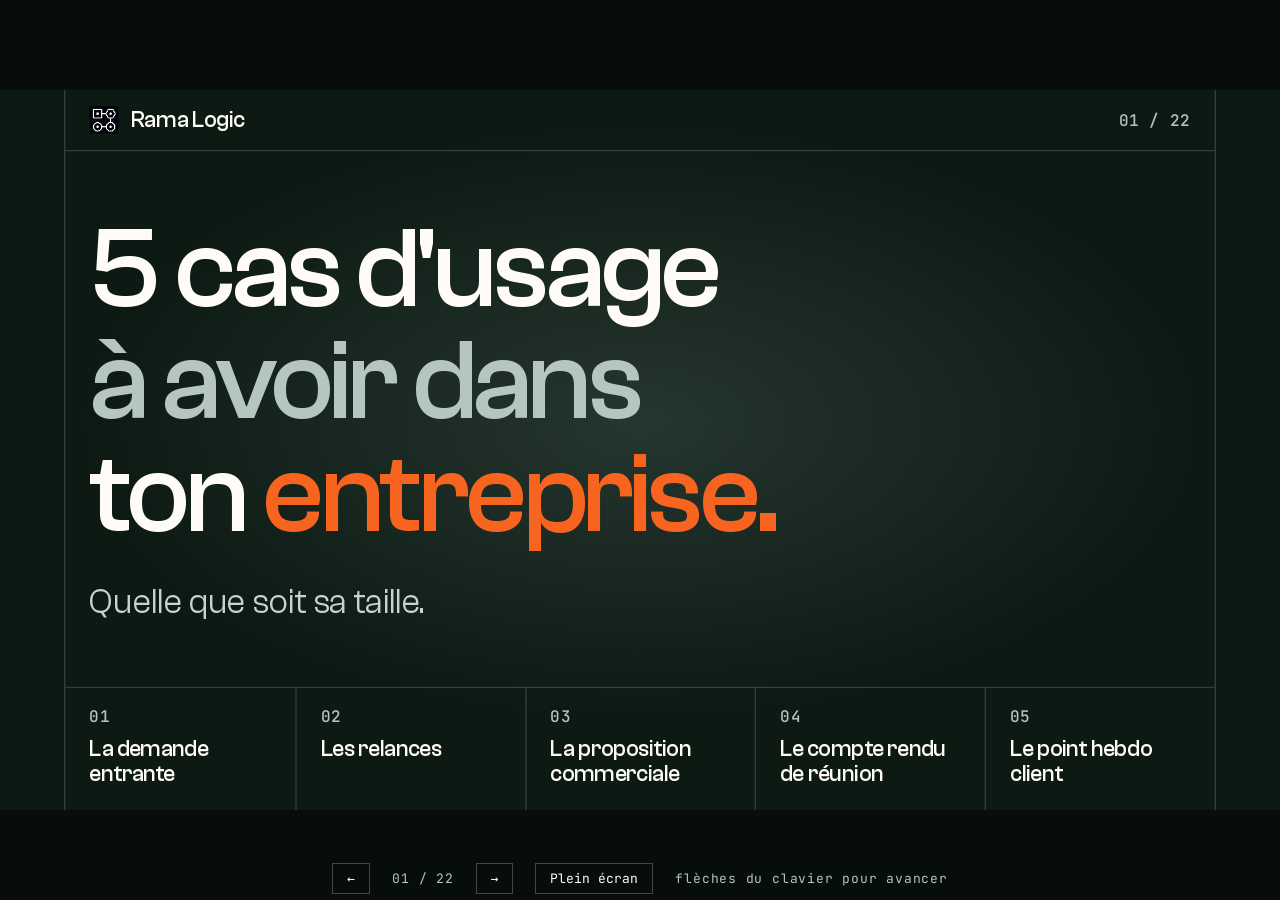
==== video-5-cas-usage/index.html @ b13f9c13 "Slides vidéo 5 cas d'usage : page web au design Encre et filets, images et PDF refaits Co-Authored-B" ====
<!doctype html><html lang="fr"><head><meta charset="utf-8"><meta name="viewport" content="width=device-width,initial-scale=1"><meta name="robots" content="noindex"><title>5 cas d'usage · slides de la vidéo</title><link rel="icon" href="logo.png"><style>
@font-face{font-family:"Clash Grotesk";font-weight:400;src:url(fonts/clash-grotesk-400.woff2) format("woff2");font-display:block}
@font-face{font-family:"Clash Grotesk";font-weight:500;src:url(fonts/clash-grotesk-500.woff2) format("woff2");font-display:block}
@font-face{font-family:"Clash Grotesk";font-weight:600;src:url(fonts/clash-grotesk-600.woff2) format("woff2");font-display:block}
@font-face{font-family:"JetBrains Mono";font-weight:400;src:url(fonts/jetbrains-mono-400.woff2) format("woff2");font-display:block}
@font-face{font-family:"JetBrains Mono";font-weight:500;src:url(fonts/jetbrains-mono-500.woff2) format("woff2");font-display:block}
*{box-sizing:border-box;margin:0;padding:0}
:root{--cream:#FFFCF7;--ink:#0D1A14;--aloe-d:#475E54;--aloe-l:#B4C6BE;--mind:#DFE971;--flame:#F76420;--slate:#5C6661;--beige:#D2CFC9}
html,body{height:100%;background:#060d0a;overflow:hidden}
body{font-family:"Clash Grotesk",system-ui,sans-serif;font-weight:400;-webkit-font-smoothing:antialiased}
#stage{position:absolute;left:50%;top:50%;width:1920px;height:1080px;transform-origin:0 0}
.s{position:absolute;inset:0;width:1920px;height:1080px;overflow:hidden;display:none;
  --bg:var(--cream);--fg:var(--ink);--mut:var(--slate);--lab:var(--slate);--rule:var(--beige);--soft:var(--aloe-d);
  background:var(--bg);color:var(--fg)}
.s.on{display:block}
.s.ink{--bg:var(--ink);--fg:var(--cream);--mut:#C9D3CD;--lab:var(--aloe-l);--rule:rgba(255,252,247,.16);--soft:var(--aloe-l)}
.s.ink::before{content:"";position:absolute;inset:0;background:radial-gradient(ellipse 62% 58% at 50% 46%,rgba(71,94,84,.42),transparent 70%)}
/* cadre : deux rails verticaux, une barre en haut, une en bas */
.f{position:absolute;left:96px;right:96px;top:0;bottom:0;border-left:2px solid var(--rule);border-right:2px solid var(--rule);display:flex;flex-direction:column}
.bar{flex:none;height:92px;display:flex;align-items:stretch;justify-content:space-between;border-bottom:2px solid var(--rule)}
.bar .l{display:flex;align-items:center;gap:36px;font-weight:500;font-size:40px;letter-spacing:-.025em}
.bar .num{align-self:stretch;min-width:120px;display:flex;align-items:center;justify-content:center;background:var(--fg);color:var(--bg);font-family:"JetBrains Mono",monospace;font-weight:500;font-size:32px;letter-spacing:0}
.bar .brand{display:flex;align-items:center;gap:18px;padding-left:36px;font-size:34px;font-weight:500;letter-spacing:-.01em}
.bar .brand img{width:44px;height:42px}
.ink .bar .brand img{filter:invert(1) brightness(1.6)}
.mono,.bar .r{font-family:"JetBrains Mono",monospace;font-weight:500;font-size:24px;letter-spacing:.06em;text-transform:uppercase;color:var(--lab)}
.bar .r{display:flex;align-items:center;padding-right:36px}
.bar .l.plain{padding-left:36px;font-family:"JetBrains Mono",monospace;font-size:24px;letter-spacing:.06em;text-transform:uppercase;color:var(--lab)}
.body{flex:1;position:relative;min-height:0;display:flex;flex-direction:column}
.mid{flex:1;min-height:0;display:flex;flex-direction:column;justify-content:center;align-items:flex-start;padding:0 36px}
.pad{padding:0 36px}
h1,h2{font-weight:500;letter-spacing:-.03em;line-height:1.03;text-wrap:balance}
.hl{color:var(--flame)}
.soft{color:var(--soft)}
.lead{font-size:44px;line-height:1.3;color:var(--mut);text-wrap:pretty}
/* 01 titre */
.t1 h1{font-size:172px;line-height:.98;letter-spacing:-.04em}
.t1 .lead{margin-top:44px;font-size:52px}
.strip{flex:none;display:grid;grid-template-columns:repeat(5,1fr);border-top:2px solid var(--rule)}
.strip div{padding:30px 36px 34px;border-left:2px solid var(--rule);font-size:34px;font-weight:500;letter-spacing:-.02em;line-height:1.12;min-height:170px}
.strip div:first-child{border-left:0}
.strip div span{display:block;margin-bottom:16px}
/* 02 promesse, ce qui reste, cta : une grande phrase calée à gauche */
.one .mid{padding-bottom:70px}
.one h1{font-size:150px;letter-spacing:-.04em;max-width:1640px}
.one .lead{margin-top:56px;font-size:56px;max-width:1480px;line-height:1.24}
.one .mono{display:block;margin-bottom:40px}
/* 03 vue d'ensemble */
.ov .head{flex:none;padding:60px 36px 56px;display:grid;grid-template-columns:8fr 4fr;gap:60px;align-items:end}
.ov h1{font-size:92px}
.ov .head .lead{font-size:36px}
.grid5{flex:1;display:grid;grid-template-columns:repeat(5,1fr);border-top:2px solid var(--rule);border-bottom:2px solid var(--rule)}
.grid5 .c{padding:34px 32px 34px;border-left:2px solid var(--rule);display:flex;flex-direction:column}
.grid5 .c:first-child{border-left:0}
.grid5 .n{font-weight:600;font-size:120px;line-height:.95;letter-spacing:-.035em;font-variant-numeric:tabular-nums}
.grid5 .t{font-size:42px;font-weight:500;letter-spacing:-.025em;line-height:1.08;margin-top:26px}
.grid5 .d{font-size:30px;line-height:1.28;color:var(--mut);margin-top:16px}
.grid5 .mono{margin-top:auto;padding-top:22px}
.inkbar{flex:none;height:128px;background:var(--ink);color:var(--cream);display:grid;grid-template-columns:repeat(3,1fr)}
.inkbar div{display:flex;align-items:center;padding-left:36px;font-size:46px;font-weight:500;letter-spacing:-.025em;border-left:2px solid rgba(255,252,247,.16)}
.inkbar div:first-child{border-left:0}
/* 04 règle */
.rg h1{font-size:196px;line-height:1.02;letter-spacing:-.045em}
.foot{flex:none;border-top:2px solid var(--rule);padding:38px 36px 44px;font-size:44px;line-height:1.28;color:var(--mut);text-wrap:pretty}
/* verbatim */
.vb .q{font-weight:500;letter-spacing:-.035em;line-height:1.06;margin-top:36px;max-width:1640px;text-wrap:balance}
.vb .who{margin-top:40px}
/* quoi et pourquoi */
.qp .body{display:grid;grid-template-columns:1fr 560px}
.qp .left{display:flex;flex-direction:column;min-width:0}
.qp .hd{padding:44px 36px 44px;flex:1;display:flex;flex-direction:column;justify-content:center}
.qp h1{font-size:68px;line-height:1.06;margin-top:20px}
.rows{border-top:2px solid var(--rule)}
.row{display:grid;grid-template-columns:300px 1fr;border-bottom:2px solid var(--rule);min-height:138px}
.row:last-child{border-bottom:0}
.row .k{display:flex;align-items:center;padding-left:36px;font-family:"JetBrains Mono",monospace;font-weight:500;font-size:24px;letter-spacing:.06em;text-transform:uppercase;color:var(--lab);border-right:2px solid var(--rule)}
.row .x{display:flex;align-items:center;padding:20px 36px;font-size:33px;line-height:1.26;text-wrap:pretty}
.row.you{background:var(--ink);color:var(--cream)}
.row.you .k{color:var(--mind);border-right-color:rgba(255,252,247,.16)}
.row.you .x{font-weight:500}
.why{background:var(--aloe-d);color:var(--cream);padding:44px 40px;display:flex;flex-direction:column}
.why .mono{color:#E6ECE8}
.why .wq{font-size:44px;font-weight:500;letter-spacing:-.025em;line-height:1.12;margin-top:26px;text-wrap:balance}
.why .src{font-family:"JetBrains Mono",monospace;font-size:22px;letter-spacing:.04em;color:#E6ECE8;margin-top:20px}
.why .pts{margin-top:auto}
.why .pt{border-top:2px solid rgba(255,252,247,.22);padding:26px 0 26px;font-size:32px;line-height:1.26;text-wrap:pretty}
.why .pt:last-child{padding-bottom:0}
/* 8 h -> 30 min */
.nums{display:flex;align-items:baseline;gap:56px;margin-top:36px}
.nums .a,.nums .b{font-weight:600;font-size:330px;line-height:.95;letter-spacing:-.045em;font-variant-numeric:tabular-nums}
.nums .a{color:var(--aloe-l)}
.nums .b{color:var(--flame)}
.nums .ar{font-size:150px;font-weight:400;color:var(--fg);position:relative;top:-50px}
.labs{display:grid;grid-template-columns:auto 1fr;gap:0}
/* écosystème */
.ec .head{flex:none;padding:52px 36px 48px}
.ec h1{font-size:96px}
.grid6{flex:1;display:grid;grid-template-columns:repeat(6,1fr);border-top:2px solid var(--rule)}
.grid6 .c{padding:34px 28px 34px;border-left:2px solid var(--rule)}
.grid6 .c:first-child{border-left:0}
.grid6 .c .t{font-size:48px;font-weight:500;letter-spacing:-.025em}
.grid6 .c.off .t{color:var(--aloe-l)}
.grid6 .u{display:flex;gap:16px;align-items:baseline;font-size:33px;line-height:1.2;margin-top:30px}
.grid6 .u i{font-family:"JetBrains Mono",monospace;font-style:normal;font-weight:500;font-size:22px;background:var(--ink);color:var(--cream);padding:5px 9px;flex:none;position:relative;top:-3px}
.base{flex:none;background:var(--ink);color:var(--cream);height:112px;display:flex;align-items:center;justify-content:space-between;padding:0 36px;font-size:42px;font-weight:500;letter-spacing:-.025em}
.base .mono{color:var(--aloe-l)}
/* par où commencer */
.st .head{flex:1;padding:56px 36px 52px}
.st h1{font-size:104px;max-width:1500px}
.st .head .lead{margin-top:26px}
.two{flex:none;display:grid;grid-template-columns:1fr 1fr;border-top:2px solid var(--rule)}
.two .c{padding:40px 36px 48px;border-left:2px solid var(--rule);min-height:430px;display:flex;flex-direction:column}
.two .c:first-child{border-left:0}
.two .if{font-size:44px;line-height:1.2;color:var(--mut);margin-top:22px}
.two .th{margin-top:auto;display:flex;align-items:baseline;gap:24px;white-space:nowrap;font-size:46px;font-weight:500;letter-spacing:-.025em}
.two .th b{font-weight:600;font-size:150px;line-height:.9;letter-spacing:-.04em}
.two .th em{font-style:normal;color:var(--mut);font-weight:400}
/* appel à l'action */
.cta h1{font-size:164px;letter-spacing:-.04em;margin-top:30px}
.cta .lead{margin-top:44px;font-size:54px;max-width:1420px;line-height:1.24}
.btn{display:inline-flex;align-items:center;gap:26px;margin-top:48px;background:var(--mind);color:var(--ink);height:104px;padding:0 40px;font-size:40px;font-weight:500}
.cta .foot{display:flex;padding-top:34px;padding-bottom:38px;justify-content:space-between;align-items:center;color:var(--fg);font-size:38px}
.cta .foot b{font-weight:500}
.cta .foot span{color:var(--mut)}
/* commandes de la page (hors image) */
#ui{position:fixed;left:0;right:0;bottom:0;height:44px;display:flex;align-items:center;justify-content:center;gap:22px;font-family:"JetBrains Mono",monospace;font-size:13px;letter-spacing:.06em;color:#B4C6BE;opacity:.0;transition:opacity .25s}
body:hover #ui,#ui.show{opacity:1}
#ui button{background:none;border:1px solid rgba(255,252,247,.25);color:#FFFCF7;font:inherit;padding:6px 14px;cursor:pointer}
#ui button:hover{background:rgba(255,252,247,.1)}
#zl,#zr{position:fixed;top:0;bottom:44px;width:50%;cursor:pointer;z-index:5}
#zl{left:0}#zr{right:0}
/* toutes les slides à la suite : ?toutes (sert à l'export en images) */
body.all{overflow:auto;background:#060d0a}
body.all #stage{position:static;transform:none!important;margin:0;width:1920px;height:auto}
body.all .s{position:relative;display:block;margin-bottom:40px}
body.all #ui,body.all #zl,body.all #zr{display:none}
</style></head><body><div id="stage"><section class="s ink t1" id="s1"><div class="f"><div class="bar"><div class="l brand"><img src="logo.png" alt="">Rama Logic</div><div class="r">01 / 22</div></div><div class="body"><div class="mid"><h1>5 cas d'usage<br><span class="soft">à avoir dans</span><br>ton <span class="hl">entreprise.</span></h1><p class="lead">Quelle que soit sa taille.</p></div><div class="strip"><div><span class="mono">01</span>La demande entrante</div><div><span class="mono">02</span>Les relances</div><div><span class="mono">03</span>La proposition commerciale</div><div><span class="mono">04</span>Le compte rendu de réunion</div><div><span class="mono">05</span>Le point hebdo client</div></div></div></div></section><section class="s one" id="s2"><div class="f"><div class="bar"><div class="l plain">La promesse</div><div class="r">02 / 22</div></div><div class="body"><div class="mid"><h1>Pas les plus <span class="hl">spectaculaires.</span></h1><p class="lead">Ceux qui tournent chez moi tous les jours, et que j'installe chez mes clients.</p></div></div></div></section><section class="s ov" id="s3"><div class="f"><div class="bar"><div class="l plain">Vue d'ensemble</div><div class="r">03 / 22</div></div><div class="body"><div class="head"><h1>Les voici, dans l'ordre du <span class="hl">parcours client.</span></h1><p class="lead">De la première demande au suivi de chaque semaine.</p></div><div class="grid5"><div class="c"><div class="n">01</div><div class="t">La demande entrante</div><div class="d">Fiche et rendez-vous préparés</div><div class="mono">Qualifier</div></div><div class="c"><div class="n">02</div><div class="t">Les relances</div><div class="d">Messages rédigés d'avance</div><div class="mono">Vendre</div></div><div class="c"><div class="n">03</div><div class="t">La proposition commerciale</div><div class="d">Premier jet à relire</div><div class="mono">Vendre</div></div><div class="c"><div class="n">04</div><div class="t">Le compte rendu de réunion</div><div class="d">Actions notées, avec qui et quand</div><div class="mono">Livrer</div></div><div class="c"><div class="n">05</div><div class="t">Le point hebdo client</div><div class="d">Récap client à relire</div><div class="mono">Livrer</div></div></div><div class="inkbar"><div>L'IA prépare</div><div>Tu décides</div><div>Tu vérifies</div></div></div></div></section><section class="s ink rg" id="s4"><div class="f"><div class="bar"><div class="l plain">La règle, pour les cinq</div><div class="r">04 / 22</div></div><div class="body"><div class="mid"><h1>L'IA <span class="soft">prépare.</span><br>Tu <span class="soft">décides.</span><br>Tu <span class="hl">vérifies.</span></h1></div><div class="foot">Rien ne part chez un client sans qu'un humain ait validé.</div></div></div></section><section class="s ink vb" id="s5"><div class="f"><div class="bar"><div class="l"><span class="num">01</span>La demande entrante</div><div class="r">05 / 22</div></div><div class="body"><div class="mid"><span class="mono">Ce qu'on entend</span><p class="q" style="font-size:112px"><span class="hl">«</span> On a beaucoup d'emails auxquels on n'arrive pas à répondre. <span class="hl">»</span></p><div class="mono who">Une dirigeante</div></div><div class="foot">Le jour du rendez-vous, tu arrives sans savoir à qui tu parles.</div></div></div></section><section class="s qp" id="s6"><div class="f"><div class="bar"><div class="l"><span class="num">01</span>La demande entrante</div><div class="r">06 / 22</div></div><div class="body"><div class="left"><div class="hd"><span class="mono">Quoi</span><h1>Chaque demande arrive triée, et tu entres en rendez-vous préparé.</h1></div><div class="rows"><div class="row"><div class="k">Déclencheur</div><div class="x">Un prospect prend rendez-vous, ou envoie sa demande.</div></div><div class="row"><div class="k">L'IA prépare</div><div class="x">La fiche contact dans Notion, la demande triée et attribuée, la fiche de préparation du rendez-vous.</div></div><div class="row you"><div class="k">Tu décides</div><div class="x">Tu lis la fiche. Tu mènes le rendez-vous.</div></div><div class="row"><div class="k">Résultat</div><div class="x">Préparé en 2 minutes de lecture, au lieu de 20 minutes de recherche.</div></div></div></div><div class="why"><span class="mono">Pourquoi</span><p class="wq">« On a beaucoup d'emails auxquels on n'arrive pas à répondre. »</p><div class="src">Une dirigeante</div><div class="pts"><div class="pt">Une demande entrante, c'est souvent un mail perdu au milieu des autres.</div><div class="pt">Le jour du rendez-vous, tu arrives sans savoir à qui tu parles.</div></div></div></div></div></section><section class="s one" id="s7"><div class="f"><div class="bar"><div class="l"><span class="num">01</span>La demande entrante</div><div class="r">07 / 22</div></div><div class="body"><div class="mid"><span class="mono">Ce qui reste chez toi</span><h1>Mener le <span class="hl">rendez-vous.</span></h1><p class="lead">Tu y arrives préparé, en 2 minutes de lecture au lieu de 20 minutes de recherche.</p></div></div></div></section><section class="s ink vb" id="s8"><div class="f"><div class="bar"><div class="l"><span class="num">02</span>Les relances</div><div class="r">08 / 22</div></div><div class="body"><div class="mid"><span class="mono">Ce qu'on entend</span><p class="q" style="font-size:88px"><span class="hl">«</span> Là où on est très mauvais, c'est le suivi, les relances. Des fois, on met 6 mois avant de rappeler un client. <span class="hl">»</span></p><div class="mono who">Un dirigeant de PME</div></div><div class="foot">Ce n'est pas de la paresse. Personne n'a le temps de relire tout le fichier client chaque matin.</div></div></div></section><section class="s qp" id="s9"><div class="f"><div class="bar"><div class="l"><span class="num">02</span>Les relances</div><div class="r">09 / 22</div></div><div class="body"><div class="left"><div class="hd"><span class="mono">Quoi</span><h1>Chaque matin, les messages de relance sont déjà rédigés. Tu coches, ça part.</h1></div><div class="rows"><div class="row"><div class="k">Déclencheur</div><div class="x">Chaque matin, les contacts qu'il faut relancer.</div></div><div class="row"><div class="k">L'IA prépare</div><div class="x">Elle relit le dernier échange et rédige un message adapté.</div></div><div class="row you"><div class="k">Tu décides</div><div class="x">Tu lis. Tu coches ceux qui te conviennent.</div></div><div class="row"><div class="k">Résultat</div><div class="x">Seul ce que tu as coché part, par mail ou sur LinkedIn. L'échange est noté dans la fiche.</div></div></div></div><div class="why"><span class="mono">Pourquoi</span><p class="wq">« Des fois, on met 6 mois avant de rappeler un client. »</p><div class="src">Un dirigeant de PME</div><div class="pts"><div class="pt">Ce n'est pas de la paresse. Personne n'a le temps de relire tout le fichier client chaque matin.</div><div class="pt">Qui tu relances, et avec quels mots : la décision reste la tienne.</div></div></div></div></div></section><section class="s one" id="s10"><div class="f"><div class="bar"><div class="l"><span class="num">02</span>Les relances</div><div class="r">10 / 22</div></div><div class="body"><div class="mid"><span class="mono">Ce qui reste chez toi</span><h1>Choisir qui tu relances, et avec <span class="hl">quels mots.</span></h1><p class="lead">L'agent te donne le brouillon. La décision reste la tienne.</p></div></div></div></section><section class="s ink vb" id="s11"><div class="f"><div class="bar"><div class="l"><span class="num">03</span>La proposition commerciale</div><div class="r">11 / 22</div></div><div class="body"><div class="mid"><span class="mono">Ce qu'on entend</span><p class="q" style="font-size:88px"><span class="hl">«</span> Ça me coupe dans mon travail de fond. J'ai pas de valeur ajoutée. C'est toujours les mêmes devis. <span class="hl">»</span></p><div class="mono who">Un dirigeant du BTP</div></div><div class="foot">Une proposition commerciale, c'est surtout de l'information qui existe déjà.</div></div></div></section><section class="s qp" id="s12"><div class="f"><div class="bar"><div class="l"><span class="num">03</span>La proposition commerciale</div><div class="r">12 / 22</div></div><div class="body"><div class="left"><div class="hd"><span class="mono">Quoi</span><h1>Un premier jet de proposition, monté avec ce qui existe déjà dans Notion.</h1></div><div class="rows"><div class="row"><div class="k">Déclencheur</div><div class="x">Une proposition à écrire après un rendez-vous.</div></div><div class="row"><div class="k">L'IA prépare</div><div class="x">Elle rassemble le contexte du client, ce qui s'est dit en rendez-vous, tes offres, tes conditions. Elle sort un premier jet.</div></div><div class="row you"><div class="k">Tu décides</div><div class="x">Tu relis. Tu ajustes le prix, le ton. Tu envoies.</div></div><div class="row"><div class="k">Résultat</div><div class="x">8 h avant, 30 min après, sur ce process précis. Pas pour ta boîte entière.</div></div></div></div><div class="why"><span class="mono">Pourquoi</span><p class="wq">« J'ai pas de valeur ajoutée. C'est toujours les mêmes devis. »</p><div class="src">Un dirigeant du BTP</div><div class="pts"><div class="pt">Une proposition, c'est surtout de l'information qui existe déjà.</div><div class="pt">Écrire la même chose à chaque fois te coupe dans ton travail de fond.</div></div></div></div></div></section><section class="s fig" id="s13"><div class="f"><div class="bar"><div class="l"><span class="num">03</span>La proposition commerciale</div><div class="r">13 / 22</div></div><div class="body"><div class="mid"><span class="mono">Sur ce process précis</span><div class="nums"><span class="a">8 h</span><span class="ar">→</span><span class="b">30 min</span></div></div><div class="foot">Exemple affiché sur mon site, sur ce process précis. Ce chiffre vaut pour cette tâche-là. Pas pour ta boîte entière.</div></div></div></section><section class="s ink vb" id="s14"><div class="f"><div class="bar"><div class="l"><span class="num">04</span>Le compte rendu de réunion</div><div class="r">14 / 22</div></div><div class="body"><div class="mid"><span class="mono">Ce qu'on entend</span><p class="q" style="font-size:112px"><span class="hl">«</span> Et si je le note pas après le coup de fil… on ne saura jamais. <span class="hl">»</span></p><div class="mono who">Un dirigeant</div></div><div class="foot">Trois jours plus tard, personne ne sait plus qui devait faire quoi.</div></div></div></section><section class="s qp" id="s15"><div class="f"><div class="bar"><div class="l"><span class="num">04</span>Le compte rendu de réunion</div><div class="r">15 / 22</div></div><div class="body"><div class="left"><div class="hd"><span class="mono">Quoi</span><h1>Après chaque réunion, le compte rendu et les prochaines actions arrivent dans Notion.</h1></div><div class="rows"><div class="row"><div class="k">Déclencheur</div><div class="x">Une réunion enregistrée.</div></div><div class="row"><div class="k">L'IA prépare</div><div class="x">Le compte rendu, rangé sur la bonne fiche : le client, le projet. Les prochaines actions, avec une personne et une date.</div></div><div class="row you"><div class="k">Tu décides</div><div class="x">Tu relis. Tu corriges ce que l'IA a mal compris.</div></div><div class="row"><div class="k">Résultat</div><div class="x">Le lendemain matin, les actions sont dans ta liste de tâches.</div></div></div></div><div class="why"><span class="mono">Pourquoi</span><p class="wq">« Et si je le note pas après le coup de fil… on ne saura jamais. »</p><div class="src">Un dirigeant</div><div class="pts"><div class="pt">Trois jours plus tard, personne ne sait plus qui devait faire quoi.</div><div class="pt">Tu relis une page. Tu n'écris plus rien.</div></div></div></div></div></section><section class="s one" id="s16"><div class="f"><div class="bar"><div class="l"><span class="num">04</span>Le compte rendu de réunion</div><div class="r">16 / 22</div></div><div class="body"><div class="mid"><span class="mono">Ce qui reste chez toi</span><h1>Relire, et corriger ce que l'IA a <span class="hl">mal compris.</span></h1><p class="lead">Tu relis une page. Tu n'écris plus rien.</p></div></div></div></section><section class="s ink vb" id="s17"><div class="f"><div class="bar"><div class="l"><span class="num">05</span>Le point hebdo client</div><div class="r">17 / 22</div></div><div class="body"><div class="mid"><span class="mono">Ce qu'on entend</span><p class="q" style="font-size:132px"><span class="hl">«</span> Et nous, on n'a pas trop de visibilité. <span class="hl">»</span></p><div class="mono who">Un client, en parlant d'un prestataire (extrait)</div></div><div class="foot">C'est comme ça qu'on perd un client. Pas sur la qualité du travail. Sur le silence.</div></div></div></section><section class="s qp" id="s18"><div class="f"><div class="bar"><div class="l"><span class="num">05</span>Le point hebdo client</div><div class="r">18 / 22</div></div><div class="body"><div class="left"><div class="hd"><span class="mono">Quoi</span><h1>Chaque vendredi, un point hebdo est prêt à relire pour chaque client actif.</h1></div><div class="rows"><div class="row"><div class="k">Déclencheur</div><div class="x">Chaque vendredi, pour chaque client actif.</div></div><div class="row"><div class="k">L'IA prépare</div><div class="x">Elle lit la semaine : les tâches faites, les jalons, ce qui bloque. Elle rédige le récap.</div></div><div class="row you"><div class="k">Tu décides</div><div class="x">Tu relis, tu corriges. Tu coches « Validé ».</div></div><div class="row"><div class="k">Résultat</div><div class="x">Le brouillon du mail se crée. C'est toi qui l'envoies. 5 minutes au lieu d'une heure.</div></div></div></div><div class="why"><span class="mono">Pourquoi</span><p class="wq">« Et nous, on n'a pas trop de visibilité. »</p><div class="src">Un client, en parlant d'un prestataire (extrait)</div><div class="pts"><div class="pt">C'est comme ça qu'on perd un client. Pas sur la qualité du travail. Sur le silence.</div><div class="pt">Ton client reçoit des nouvelles chaque semaine.</div></div></div></div></div></section><section class="s one" id="s19"><div class="f"><div class="bar"><div class="l"><span class="num">05</span>Le point hebdo client</div><div class="r">19 / 22</div></div><div class="body"><div class="mid"><span class="mono">Ce qui reste chez toi</span><h1>La <span class="hl">relation.</span></h1><p class="lead">Ton client reçoit des nouvelles chaque semaine. Toi, tu y passes cinq minutes au lieu d'une heure.</p></div></div></div></section><section class="s ec" id="s20"><div class="f"><div class="bar"><div class="l plain">Vue d'en haut</div><div class="r">20 / 22</div></div><div class="body"><div class="head"><h1>Cinq cas d'usage, <span class="hl">un seul Notion.</span></h1></div><div class="grid6"><div class="c off"><div class="t">Attirer</div></div><div class="c"><div class="t">Qualifier</div><div class="u"><i>01</i><span>La demande entrante</span></div></div><div class="c"><div class="t">Vendre</div><div class="u"><i>02</i><span>Les relances</span></div><div class="u"><i>03</i><span>La proposition</span></div></div><div class="c"><div class="t">Livrer</div><div class="u"><i>04</i><span>Le compte rendu</span></div><div class="u"><i>05</i><span>Le point hebdo</span></div></div><div class="c off"><div class="t">Encaisser</div></div><div class="c off"><div class="t">Piloter</div></div></div><div class="base"><span>La même fiche client, du premier mail jusqu'au point hebdo</span><span class="mono">Notion</span></div><div class="foot">Pas cinq outils en plus. Un seul endroit où l'information vit.</div></div></div></section><section class="s st" id="s21"><div class="f"><div class="bar"><div class="l plain">Par où tu commences</div><div class="r">21 / 22</div></div><div class="body"><div class="head"><h1>Prends celui qui fait le plus <span class="hl">mal</span> chez toi.</h1><p class="lead">Tu n'as pas besoin des cinq lundi.</p></div><div class="two"><div class="c"><span class="mono">Cas A</span><div class="if">Si tu perds des prospects</div><div class="th">Commence par <b>01</b><em>ou</em><b>02</b></div></div><div class="c"><span class="mono">Cas B</span><div class="if">Si tes équipes perdent le fil</div><div class="th">Commence par <b>04</b></div></div></div></div></div></section><section class="s ink cta" id="s22"><div class="f"><div class="bar"><div class="l brand"><img src="logo.png" alt="">Rama Logic</div><div class="r">22 / 22</div></div><div class="body"><div class="mid"><span class="mono">Un regard extérieur</span><h1>On en parle <span class="hl">30 minutes.</span></h1><p class="lead">Je te dis lesquels valent le coup chez toi, et par lequel commencer.</p><span class="btn">Le lien est en dessous <span>↓</span></span></div><div class="foot"><span>Déployer l'IA, c'est facile.</span><b>La faire adopter, c'est notre métier.</b></div></div></div></section></div><div id="zl"></div><div id="zr"></div><div id="ui"><button id="bp">←</button><span id="cnt"></span><button id="bn">→</button><button id="bf">Plein écran</button><span>flèches du clavier pour avancer</span></div><script>
const S=[...document.querySelectorAll('.s')],st=document.getElementById('stage'),cnt=document.getElementById('cnt');
const all=location.search.includes('toutes');let i=0;
function fit(){if(all)return;const k=Math.min(innerWidth/1920,(innerHeight)/1080);st.style.transform=`scale(${k}) translate(-50%,-50%)`}
function go(n){i=Math.max(0,Math.min(S.length-1,n));S.forEach((e,j)=>e.classList.toggle('on',j===i));cnt.textContent=String(i+1).padStart(2,'0')+' / '+S.length;history.replaceState(null,'','#'+(i+1))}
if(all){document.body.classList.add('all')}else{
addEventListener('resize',fit);fit();go((parseInt(location.hash.slice(1))||1)-1);
addEventListener('keydown',e=>{if(['ArrowRight','ArrowDown',' ','PageDown','Enter'].includes(e.key)){e.preventDefault();go(i+1)}
 else if(['ArrowLeft','ArrowUp','PageUp','Backspace'].includes(e.key)){e.preventDefault();go(i-1)}
 else if(e.key==='Home')go(0);else if(e.key==='End')go(S.length-1);
 else if(e.key==='f'){document.fullscreenElement?document.exitFullscreen():document.documentElement.requestFullscreen()}});
document.getElementById('zl').onclick=()=>go(i-1);document.getElementById('zr').onclick=()=>go(i+1);
document.getElementById('bp').onclick=()=>go(i-1);document.getElementById('bn').onclick=()=>go(i+1);
document.getElementById('bf').onclick=()=>document.fullscreenElement?document.exitFullscreen():document.documentElement.requestFullscreen();
let x0=null;addEventListener('touchstart',e=>x0=e.touches[0].clientX,{passive:true});
addEventListener('touchend',e=>{if(x0===null)return;const d=e.changedTouches[0].clientX-x0;if(Math.abs(d)>40)go(i+(d<0?1:-1));x0=null});
const ui=document.getElementById('ui');ui.classList.add('show');setTimeout(()=>ui.classList.remove('show'),3500)}
</script></body></html>
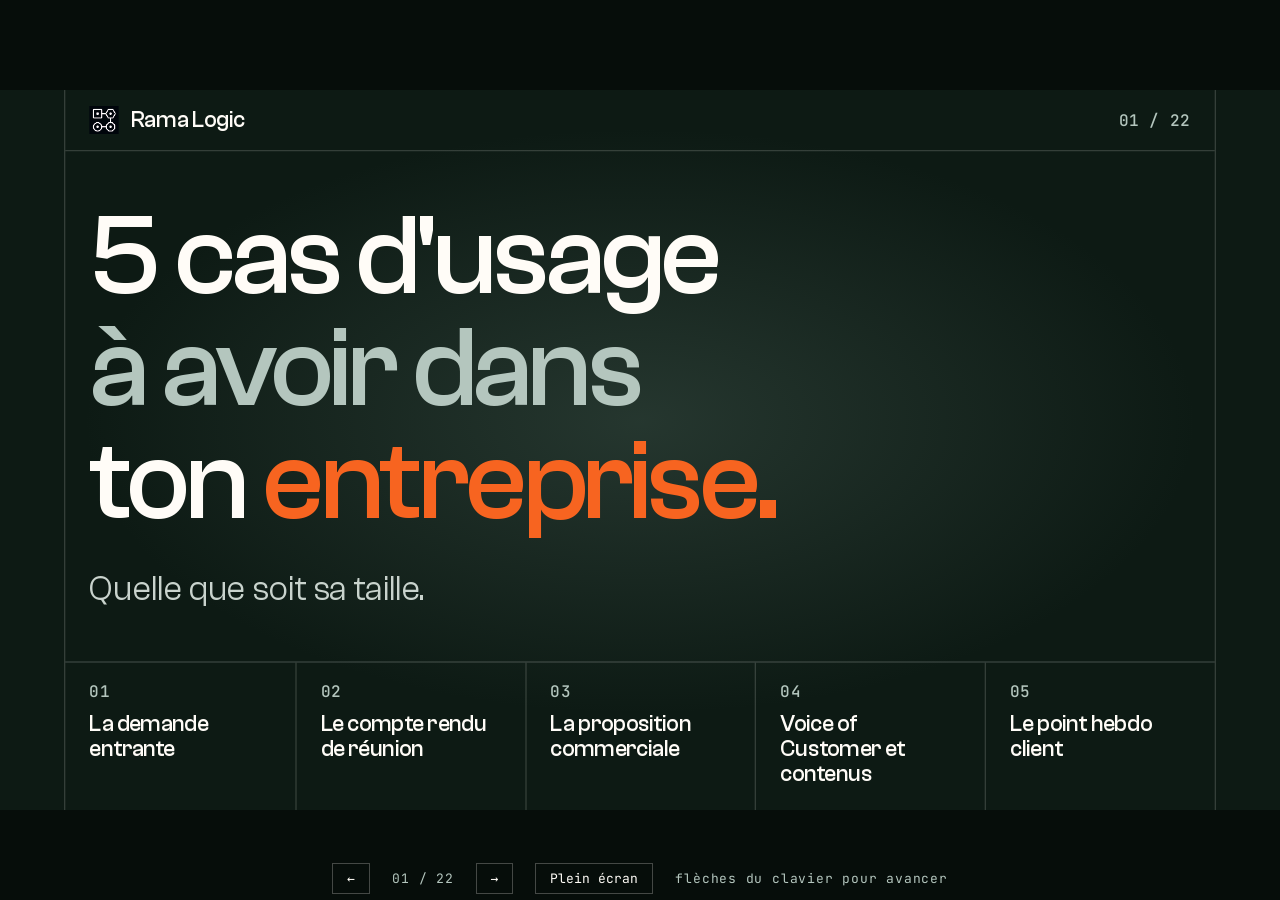
==== commit 98a2ed4f: "Slides 5 cas d'usage : Voice of Customer remplace les relances, une image par cas, parcours d'une en" ====
--- a/video-5-cas-usage/index.html
+++ b/video-5-cas-usage/index.html
@@ -122,6 +122,60 @@
 .cta .foot{display:flex;padding-top:34px;padding-bottom:38px;justify-content:space-between;align-items:center;color:var(--fg);font-size:38px}
 .cta .foot b{font-weight:500}
 .cta .foot span{color:var(--mut)}
+
+/* slide image : texte à gauche, écran Notion d'exemple à droite */
+.im .body{display:grid;grid-template-columns:780px 1fr}
+.im .tx{padding:0 36px 40px;display:flex;flex-direction:column;justify-content:center;min-width:0}
+.im h1{font-size:84px;line-height:1.02;letter-spacing:-.035em;margin-top:30px}
+.im .lead{font-size:36px;margin-top:34px;line-height:1.28}
+.im .nums{margin-top:26px;gap:26px}
+.im .nums .a,.im .nums .b{font-size:136px}
+.im .nums .ar{font-size:70px;top:-22px}
+.shot{background:#E9ECE6;border-left:2px solid var(--rule);padding:0 52px;display:flex;align-items:center;justify-content:center;min-width:0}
+.win{width:100%;background:#fff;border:2px solid var(--beige);color:var(--ink)}
+.win .wb{height:58px;border-bottom:2px solid var(--beige);display:flex;align-items:center;gap:9px;padding:0 22px;font-family:"JetBrains Mono",monospace;font-size:19px;letter-spacing:.06em;text-transform:uppercase;color:var(--slate)}
+.win .wb i{width:12px;height:12px;background:var(--beige)}
+.win .wb span{margin-left:14px}
+.win .wb em{margin-left:auto;font-style:normal;color:var(--aloe-d)}
+.win .wc{padding:34px 38px 40px}
+.win h3{font-size:44px;font-weight:500;letter-spacing:-.025em;line-height:1.1;margin-bottom:18px}
+.prop{display:grid;grid-template-columns:220px 1fr;align-items:center;font-size:26px;line-height:1.25;padding:12px 0;border-bottom:1px solid #E8E5DF}
+.prop>span{font-family:"JetBrains Mono",monospace;font-size:19px;letter-spacing:.06em;text-transform:uppercase;color:var(--slate)}
+.tag{display:inline-block;font-family:"JetBrains Mono",monospace;font-style:normal;font-size:18px;letter-spacing:.04em;text-transform:uppercase;padding:5px 11px;background:var(--ink);color:var(--cream)}
+.tag.m{background:var(--mind);color:var(--ink)}.tag.l{background:#E9ECE6;color:var(--ink)}
+.sec{font-family:"JetBrains Mono",monospace;font-size:19px;letter-spacing:.06em;text-transform:uppercase;color:var(--slate);margin-top:30px;padding-bottom:10px;border-bottom:2px solid var(--ink)}
+.li{display:flex;gap:16px;font-size:26px;line-height:1.3;padding:12px 0;border-bottom:1px solid #E8E5DF}
+.li .cb{flex:none;width:24px;height:24px;border:2px solid var(--ink);margin-top:5px}
+.li .cb.x{background:var(--ink)}
+.li .dot{flex:none;width:10px;height:10px;background:var(--flame);margin-top:12px}
+.trow{display:grid;grid-template-columns:1fr 150px 150px;gap:18px;font-size:25px;line-height:1.3;padding:12px 0;border-bottom:1px solid #E8E5DF}
+.trow.v{grid-template-columns:1fr 150px;align-items:center}
+.trow.th{font-family:"JetBrains Mono",monospace;font-size:19px;letter-spacing:.06em;text-transform:uppercase;color:var(--slate)}
+.blank{display:inline-block;width:150px;height:26px;background:#E9ECE6;vertical-align:middle}
+/* le parcours d'une entreprise de services */
+.fl .head{flex:none;padding:52px 36px 46px;display:grid;grid-template-columns:8fr 4fr;gap:60px;align-items:end}
+.fl h1{font-size:88px}
+.fl .head .lead{font-size:34px}
+.flow{flex:1;display:grid;grid-template-columns:repeat(4,1fr);border-top:2px solid var(--rule)}
+.flow .c{padding:30px 32px 34px;border-left:2px solid var(--rule);display:flex;flex-direction:column;min-width:0}
+.flow .c:first-child{border-left:0}
+.flow .stg{display:flex;justify-content:space-between;align-items:baseline;font-size:46px;font-weight:500;letter-spacing:-.025em;line-height:1.05;min-height:100px}
+.flow .stg b{font-weight:400;color:var(--aloe-l)}
+.flow .uc{margin-top:auto;border-top:2px solid var(--ink);padding-top:22px;min-height:316px}
+.flow .uc .n{font-weight:600;font-size:92px;line-height:.95;letter-spacing:-.035em}
+.flow .uc .t{font-size:36px;font-weight:500;letter-spacing:-.025em;line-height:1.1;margin-top:16px}
+.flow .uc .d{font-size:27px;line-height:1.28;color:var(--mut);margin-top:10px}
+.band{flex:none;background:var(--ink);color:var(--cream);display:grid;grid-template-columns:auto 1fr auto;align-items:center;gap:36px;height:150px;padding-right:36px}
+.band .n{align-self:stretch;min-width:160px;display:flex;align-items:center;justify-content:center;background:var(--flame);color:var(--ink);font-weight:600;font-size:76px;letter-spacing:-.035em}
+.band .t{font-size:40px;font-weight:500;letter-spacing:-.025em;line-height:1.12}
+.band .t small{display:block;font-size:27px;font-weight:400;letter-spacing:0;color:#C9D3CD;margin-top:8px}
+.band .mono{color:var(--mind);text-align:right;line-height:1.5}
+.grid6.g4{grid-template-columns:repeat(4,1fr)}
+.two.t3{grid-template-columns:repeat(3,1fr)}
+.two.t3 .c{min-height:400px}
+.two.t3 .if{font-size:38px}
+.two.t3 .th{font-size:38px;gap:18px}
+.two.t3 .th b{font-size:124px}
 /* commandes de la page (hors image) */
 #ui{position:fixed;left:0;right:0;bottom:0;height:44px;display:flex;align-items:center;justify-content:center;gap:22px;font-family:"JetBrains Mono",monospace;font-size:13px;letter-spacing:.06em;color:#B4C6BE;opacity:.0;transition:opacity .25s}
 body:hover #ui,#ui.show{opacity:1}
@@ -134,7 +188,7 @@
 body.all #stage{position:static;transform:none!important;margin:0;width:1920px;height:auto}
 body.all .s{position:relative;display:block;margin-bottom:40px}
 body.all #ui,body.all #zl,body.all #zr{display:none}
-</style></head><body><div id="stage"><section class="s ink t1" id="s1"><div class="f"><div class="bar"><div class="l brand"><img src="logo.png" alt="">Rama Logic</div><div class="r">01 / 22</div></div><div class="body"><div class="mid"><h1>5 cas d'usage<br><span class="soft">à avoir dans</span><br>ton <span class="hl">entreprise.</span></h1><p class="lead">Quelle que soit sa taille.</p></div><div class="strip"><div><span class="mono">01</span>La demande entrante</div><div><span class="mono">02</span>Les relances</div><div><span class="mono">03</span>La proposition commerciale</div><div><span class="mono">04</span>Le compte rendu de réunion</div><div><span class="mono">05</span>Le point hebdo client</div></div></div></div></section><section class="s one" id="s2"><div class="f"><div class="bar"><div class="l plain">La promesse</div><div class="r">02 / 22</div></div><div class="body"><div class="mid"><h1>Pas les plus <span class="hl">spectaculaires.</span></h1><p class="lead">Ceux qui tournent chez moi tous les jours, et que j'installe chez mes clients.</p></div></div></div></section><section class="s ov" id="s3"><div class="f"><div class="bar"><div class="l plain">Vue d'ensemble</div><div class="r">03 / 22</div></div><div class="body"><div class="head"><h1>Les voici, dans l'ordre du <span class="hl">parcours client.</span></h1><p class="lead">De la première demande au suivi de chaque semaine.</p></div><div class="grid5"><div class="c"><div class="n">01</div><div class="t">La demande entrante</div><div class="d">Fiche et rendez-vous préparés</div><div class="mono">Qualifier</div></div><div class="c"><div class="n">02</div><div class="t">Les relances</div><div class="d">Messages rédigés d'avance</div><div class="mono">Vendre</div></div><div class="c"><div class="n">03</div><div class="t">La proposition commerciale</div><div class="d">Premier jet à relire</div><div class="mono">Vendre</div></div><div class="c"><div class="n">04</div><div class="t">Le compte rendu de réunion</div><div class="d">Actions notées, avec qui et quand</div><div class="mono">Livrer</div></div><div class="c"><div class="n">05</div><div class="t">Le point hebdo client</div><div class="d">Récap client à relire</div><div class="mono">Livrer</div></div></div><div class="inkbar"><div>L'IA prépare</div><div>Tu décides</div><div>Tu vérifies</div></div></div></div></section><section class="s ink rg" id="s4"><div class="f"><div class="bar"><div class="l plain">La règle, pour les cinq</div><div class="r">04 / 22</div></div><div class="body"><div class="mid"><h1>L'IA <span class="soft">prépare.</span><br>Tu <span class="soft">décides.</span><br>Tu <span class="hl">vérifies.</span></h1></div><div class="foot">Rien ne part chez un client sans qu'un humain ait validé.</div></div></div></section><section class="s ink vb" id="s5"><div class="f"><div class="bar"><div class="l"><span class="num">01</span>La demande entrante</div><div class="r">05 / 22</div></div><div class="body"><div class="mid"><span class="mono">Ce qu'on entend</span><p class="q" style="font-size:112px"><span class="hl">«</span> On a beaucoup d'emails auxquels on n'arrive pas à répondre. <span class="hl">»</span></p><div class="mono who">Une dirigeante</div></div><div class="foot">Le jour du rendez-vous, tu arrives sans savoir à qui tu parles.</div></div></div></section><section class="s qp" id="s6"><div class="f"><div class="bar"><div class="l"><span class="num">01</span>La demande entrante</div><div class="r">06 / 22</div></div><div class="body"><div class="left"><div class="hd"><span class="mono">Quoi</span><h1>Chaque demande arrive triée, et tu entres en rendez-vous préparé.</h1></div><div class="rows"><div class="row"><div class="k">Déclencheur</div><div class="x">Un prospect prend rendez-vous, ou envoie sa demande.</div></div><div class="row"><div class="k">L'IA prépare</div><div class="x">La fiche contact dans Notion, la demande triée et attribuée, la fiche de préparation du rendez-vous.</div></div><div class="row you"><div class="k">Tu décides</div><div class="x">Tu lis la fiche. Tu mènes le rendez-vous.</div></div><div class="row"><div class="k">Résultat</div><div class="x">Préparé en 2 minutes de lecture, au lieu de 20 minutes de recherche.</div></div></div></div><div class="why"><span class="mono">Pourquoi</span><p class="wq">« On a beaucoup d'emails auxquels on n'arrive pas à répondre. »</p><div class="src">Une dirigeante</div><div class="pts"><div class="pt">Une demande entrante, c'est souvent un mail perdu au milieu des autres.</div><div class="pt">Le jour du rendez-vous, tu arrives sans savoir à qui tu parles.</div></div></div></div></div></section><section class="s one" id="s7"><div class="f"><div class="bar"><div class="l"><span class="num">01</span>La demande entrante</div><div class="r">07 / 22</div></div><div class="body"><div class="mid"><span class="mono">Ce qui reste chez toi</span><h1>Mener le <span class="hl">rendez-vous.</span></h1><p class="lead">Tu y arrives préparé, en 2 minutes de lecture au lieu de 20 minutes de recherche.</p></div></div></div></section><section class="s ink vb" id="s8"><div class="f"><div class="bar"><div class="l"><span class="num">02</span>Les relances</div><div class="r">08 / 22</div></div><div class="body"><div class="mid"><span class="mono">Ce qu'on entend</span><p class="q" style="font-size:88px"><span class="hl">«</span> Là où on est très mauvais, c'est le suivi, les relances. Des fois, on met 6 mois avant de rappeler un client. <span class="hl">»</span></p><div class="mono who">Un dirigeant de PME</div></div><div class="foot">Ce n'est pas de la paresse. Personne n'a le temps de relire tout le fichier client chaque matin.</div></div></div></section><section class="s qp" id="s9"><div class="f"><div class="bar"><div class="l"><span class="num">02</span>Les relances</div><div class="r">09 / 22</div></div><div class="body"><div class="left"><div class="hd"><span class="mono">Quoi</span><h1>Chaque matin, les messages de relance sont déjà rédigés. Tu coches, ça part.</h1></div><div class="rows"><div class="row"><div class="k">Déclencheur</div><div class="x">Chaque matin, les contacts qu'il faut relancer.</div></div><div class="row"><div class="k">L'IA prépare</div><div class="x">Elle relit le dernier échange et rédige un message adapté.</div></div><div class="row you"><div class="k">Tu décides</div><div class="x">Tu lis. Tu coches ceux qui te conviennent.</div></div><div class="row"><div class="k">Résultat</div><div class="x">Seul ce que tu as coché part, par mail ou sur LinkedIn. L'échange est noté dans la fiche.</div></div></div></div><div class="why"><span class="mono">Pourquoi</span><p class="wq">« Des fois, on met 6 mois avant de rappeler un client. »</p><div class="src">Un dirigeant de PME</div><div class="pts"><div class="pt">Ce n'est pas de la paresse. Personne n'a le temps de relire tout le fichier client chaque matin.</div><div class="pt">Qui tu relances, et avec quels mots : la décision reste la tienne.</div></div></div></div></div></section><section class="s one" id="s10"><div class="f"><div class="bar"><div class="l"><span class="num">02</span>Les relances</div><div class="r">10 / 22</div></div><div class="body"><div class="mid"><span class="mono">Ce qui reste chez toi</span><h1>Choisir qui tu relances, et avec <span class="hl">quels mots.</span></h1><p class="lead">L'agent te donne le brouillon. La décision reste la tienne.</p></div></div></div></section><section class="s ink vb" id="s11"><div class="f"><div class="bar"><div class="l"><span class="num">03</span>La proposition commerciale</div><div class="r">11 / 22</div></div><div class="body"><div class="mid"><span class="mono">Ce qu'on entend</span><p class="q" style="font-size:88px"><span class="hl">«</span> Ça me coupe dans mon travail de fond. J'ai pas de valeur ajoutée. C'est toujours les mêmes devis. <span class="hl">»</span></p><div class="mono who">Un dirigeant du BTP</div></div><div class="foot">Une proposition commerciale, c'est surtout de l'information qui existe déjà.</div></div></div></section><section class="s qp" id="s12"><div class="f"><div class="bar"><div class="l"><span class="num">03</span>La proposition commerciale</div><div class="r">12 / 22</div></div><div class="body"><div class="left"><div class="hd"><span class="mono">Quoi</span><h1>Un premier jet de proposition, monté avec ce qui existe déjà dans Notion.</h1></div><div class="rows"><div class="row"><div class="k">Déclencheur</div><div class="x">Une proposition à écrire après un rendez-vous.</div></div><div class="row"><div class="k">L'IA prépare</div><div class="x">Elle rassemble le contexte du client, ce qui s'est dit en rendez-vous, tes offres, tes conditions. Elle sort un premier jet.</div></div><div class="row you"><div class="k">Tu décides</div><div class="x">Tu relis. Tu ajustes le prix, le ton. Tu envoies.</div></div><div class="row"><div class="k">Résultat</div><div class="x">8 h avant, 30 min après, sur ce process précis. Pas pour ta boîte entière.</div></div></div></div><div class="why"><span class="mono">Pourquoi</span><p class="wq">« J'ai pas de valeur ajoutée. C'est toujours les mêmes devis. »</p><div class="src">Un dirigeant du BTP</div><div class="pts"><div class="pt">Une proposition, c'est surtout de l'information qui existe déjà.</div><div class="pt">Écrire la même chose à chaque fois te coupe dans ton travail de fond.</div></div></div></div></div></section><section class="s fig" id="s13"><div class="f"><div class="bar"><div class="l"><span class="num">03</span>La proposition commerciale</div><div class="r">13 / 22</div></div><div class="body"><div class="mid"><span class="mono">Sur ce process précis</span><div class="nums"><span class="a">8 h</span><span class="ar">→</span><span class="b">30 min</span></div></div><div class="foot">Exemple affiché sur mon site, sur ce process précis. Ce chiffre vaut pour cette tâche-là. Pas pour ta boîte entière.</div></div></div></section><section class="s ink vb" id="s14"><div class="f"><div class="bar"><div class="l"><span class="num">04</span>Le compte rendu de réunion</div><div class="r">14 / 22</div></div><div class="body"><div class="mid"><span class="mono">Ce qu'on entend</span><p class="q" style="font-size:112px"><span class="hl">«</span> Et si je le note pas après le coup de fil… on ne saura jamais. <span class="hl">»</span></p><div class="mono who">Un dirigeant</div></div><div class="foot">Trois jours plus tard, personne ne sait plus qui devait faire quoi.</div></div></div></section><section class="s qp" id="s15"><div class="f"><div class="bar"><div class="l"><span class="num">04</span>Le compte rendu de réunion</div><div class="r">15 / 22</div></div><div class="body"><div class="left"><div class="hd"><span class="mono">Quoi</span><h1>Après chaque réunion, le compte rendu et les prochaines actions arrivent dans Notion.</h1></div><div class="rows"><div class="row"><div class="k">Déclencheur</div><div class="x">Une réunion enregistrée.</div></div><div class="row"><div class="k">L'IA prépare</div><div class="x">Le compte rendu, rangé sur la bonne fiche : le client, le projet. Les prochaines actions, avec une personne et une date.</div></div><div class="row you"><div class="k">Tu décides</div><div class="x">Tu relis. Tu corriges ce que l'IA a mal compris.</div></div><div class="row"><div class="k">Résultat</div><div class="x">Le lendemain matin, les actions sont dans ta liste de tâches.</div></div></div></div><div class="why"><span class="mono">Pourquoi</span><p class="wq">« Et si je le note pas après le coup de fil… on ne saura jamais. »</p><div class="src">Un dirigeant</div><div class="pts"><div class="pt">Trois jours plus tard, personne ne sait plus qui devait faire quoi.</div><div class="pt">Tu relis une page. Tu n'écris plus rien.</div></div></div></div></div></section><section class="s one" id="s16"><div class="f"><div class="bar"><div class="l"><span class="num">04</span>Le compte rendu de réunion</div><div class="r">16 / 22</div></div><div class="body"><div class="mid"><span class="mono">Ce qui reste chez toi</span><h1>Relire, et corriger ce que l'IA a <span class="hl">mal compris.</span></h1><p class="lead">Tu relis une page. Tu n'écris plus rien.</p></div></div></div></section><section class="s ink vb" id="s17"><div class="f"><div class="bar"><div class="l"><span class="num">05</span>Le point hebdo client</div><div class="r">17 / 22</div></div><div class="body"><div class="mid"><span class="mono">Ce qu'on entend</span><p class="q" style="font-size:132px"><span class="hl">«</span> Et nous, on n'a pas trop de visibilité. <span class="hl">»</span></p><div class="mono who">Un client, en parlant d'un prestataire (extrait)</div></div><div class="foot">C'est comme ça qu'on perd un client. Pas sur la qualité du travail. Sur le silence.</div></div></div></section><section class="s qp" id="s18"><div class="f"><div class="bar"><div class="l"><span class="num">05</span>Le point hebdo client</div><div class="r">18 / 22</div></div><div class="body"><div class="left"><div class="hd"><span class="mono">Quoi</span><h1>Chaque vendredi, un point hebdo est prêt à relire pour chaque client actif.</h1></div><div class="rows"><div class="row"><div class="k">Déclencheur</div><div class="x">Chaque vendredi, pour chaque client actif.</div></div><div class="row"><div class="k">L'IA prépare</div><div class="x">Elle lit la semaine : les tâches faites, les jalons, ce qui bloque. Elle rédige le récap.</div></div><div class="row you"><div class="k">Tu décides</div><div class="x">Tu relis, tu corriges. Tu coches « Validé ».</div></div><div class="row"><div class="k">Résultat</div><div class="x">Le brouillon du mail se crée. C'est toi qui l'envoies. 5 minutes au lieu d'une heure.</div></div></div></div><div class="why"><span class="mono">Pourquoi</span><p class="wq">« Et nous, on n'a pas trop de visibilité. »</p><div class="src">Un client, en parlant d'un prestataire (extrait)</div><div class="pts"><div class="pt">C'est comme ça qu'on perd un client. Pas sur la qualité du travail. Sur le silence.</div><div class="pt">Ton client reçoit des nouvelles chaque semaine.</div></div></div></div></div></section><section class="s one" id="s19"><div class="f"><div class="bar"><div class="l"><span class="num">05</span>Le point hebdo client</div><div class="r">19 / 22</div></div><div class="body"><div class="mid"><span class="mono">Ce qui reste chez toi</span><h1>La <span class="hl">relation.</span></h1><p class="lead">Ton client reçoit des nouvelles chaque semaine. Toi, tu y passes cinq minutes au lieu d'une heure.</p></div></div></div></section><section class="s ec" id="s20"><div class="f"><div class="bar"><div class="l plain">Vue d'en haut</div><div class="r">20 / 22</div></div><div class="body"><div class="head"><h1>Cinq cas d'usage, <span class="hl">un seul Notion.</span></h1></div><div class="grid6"><div class="c off"><div class="t">Attirer</div></div><div class="c"><div class="t">Qualifier</div><div class="u"><i>01</i><span>La demande entrante</span></div></div><div class="c"><div class="t">Vendre</div><div class="u"><i>02</i><span>Les relances</span></div><div class="u"><i>03</i><span>La proposition</span></div></div><div class="c"><div class="t">Livrer</div><div class="u"><i>04</i><span>Le compte rendu</span></div><div class="u"><i>05</i><span>Le point hebdo</span></div></div><div class="c off"><div class="t">Encaisser</div></div><div class="c off"><div class="t">Piloter</div></div></div><div class="base"><span>La même fiche client, du premier mail jusqu'au point hebdo</span><span class="mono">Notion</span></div><div class="foot">Pas cinq outils en plus. Un seul endroit où l'information vit.</div></div></div></section><section class="s st" id="s21"><div class="f"><div class="bar"><div class="l plain">Par où tu commences</div><div class="r">21 / 22</div></div><div class="body"><div class="head"><h1>Prends celui qui fait le plus <span class="hl">mal</span> chez toi.</h1><p class="lead">Tu n'as pas besoin des cinq lundi.</p></div><div class="two"><div class="c"><span class="mono">Cas A</span><div class="if">Si tu perds des prospects</div><div class="th">Commence par <b>01</b><em>ou</em><b>02</b></div></div><div class="c"><span class="mono">Cas B</span><div class="if">Si tes équipes perdent le fil</div><div class="th">Commence par <b>04</b></div></div></div></div></div></section><section class="s ink cta" id="s22"><div class="f"><div class="bar"><div class="l brand"><img src="logo.png" alt="">Rama Logic</div><div class="r">22 / 22</div></div><div class="body"><div class="mid"><span class="mono">Un regard extérieur</span><h1>On en parle <span class="hl">30 minutes.</span></h1><p class="lead">Je te dis lesquels valent le coup chez toi, et par lequel commencer.</p><span class="btn">Le lien est en dessous <span>↓</span></span></div><div class="foot"><span>Déployer l'IA, c'est facile.</span><b>La faire adopter, c'est notre métier.</b></div></div></div></section></div><div id="zl"></div><div id="zr"></div><div id="ui"><button id="bp">←</button><span id="cnt"></span><button id="bn">→</button><button id="bf">Plein écran</button><span>flèches du clavier pour avancer</span></div><script>
+</style></head><body><div id="stage"><section class="s ink t1" id="s1"><div class="f"><div class="bar"><div class="l brand"><img src="logo.png" alt="">Rama Logic</div><div class="r">01 / 22</div></div><div class="body"><div class="mid"><h1>5 cas d'usage<br><span class="soft">à avoir dans</span><br>ton <span class="hl">entreprise.</span></h1><p class="lead">Quelle que soit sa taille.</p></div><div class="strip"><div><span class="mono">01</span>La demande entrante</div><div><span class="mono">02</span>Le compte rendu de réunion</div><div><span class="mono">03</span>La proposition commerciale</div><div><span class="mono">04</span>Voice of Customer et contenus</div><div><span class="mono">05</span>Le point hebdo client</div></div></div></div></section><section class="s one" id="s2"><div class="f"><div class="bar"><div class="l plain">La promesse</div><div class="r">02 / 22</div></div><div class="body"><div class="mid"><h1>Pas les plus <span class="hl">spectaculaires.</span></h1><p class="lead">Ceux qui tournent chez moi tous les jours, et que j'installe chez mes clients.</p></div></div></div></section><section class="s fl" id="s3"><div class="f"><div class="bar"><div class="l plain">Le parcours d'une entreprise de services</div><div class="r">03 / 22</div></div><div class="body"><div class="head"><h1>Où ils se placent, du premier contact au <span class="hl">client qui reste.</span></h1><p class="lead">Quatre étapes, cinq cas d'usage. Le quatrième écoute tout le parcours.</p></div><div class="flow"><div class="c"><div class="stg"><span>Acquisition</span><b>→</b></div><div class="uc"><div class="n">01</div><div class="t">La demande entrante</div><div class="d">Fiche et rendez-vous préparés</div></div></div><div class="c"><div class="stg"><span>Vente</span><b>→</b></div><div class="uc"><div class="n">03</div><div class="t">La proposition commerciale</div><div class="d">Premier jet à relire</div></div></div><div class="c"><div class="stg"><span>Delivery</span><b>→</b></div><div class="uc"><div class="n">02</div><div class="t">Le compte rendu de réunion</div><div class="d">Actions notées, avec qui et quand</div></div></div><div class="c"><div class="stg"><span>Fidélisation et upsell</span></div><div class="uc"><div class="n">05</div><div class="t">Le point hebdo client</div><div class="d">Des nouvelles chaque semaine</div></div></div></div><div class="band"><div class="n">04</div><div class="t">Voice of Customer et contenus<small>Les mots de tes clients, relevés à chaque appel, sur tout le parcours.</small></div><div class="mono">↺ nourrit tes contenus<br>donc ton acquisition</div></div></div></div></section><section class="s ink rg" id="s4"><div class="f"><div class="bar"><div class="l plain">La règle, pour les cinq</div><div class="r">04 / 22</div></div><div class="body"><div class="mid"><h1>L'IA <span class="soft">prépare.</span><br>Tu <span class="soft">décides.</span><br>Tu <span class="hl">vérifies.</span></h1></div><div class="foot">Rien ne part chez un client sans qu'un humain ait validé.</div></div></div></section><section class="s ink vb" id="s5"><div class="f"><div class="bar"><div class="l"><span class="num">01</span>La demande entrante</div><div class="r">05 / 22</div></div><div class="body"><div class="mid"><span class="mono">Ce qu'on entend</span><p class="q" style="font-size:112px"><span class="hl">«</span> On a beaucoup d'emails auxquels on n'arrive pas à répondre. <span class="hl">»</span></p><div class="mono who">Une dirigeante</div></div><div class="foot">Le jour du rendez-vous, tu arrives sans savoir à qui tu parles.</div></div></div></section><section class="s qp" id="s6"><div class="f"><div class="bar"><div class="l"><span class="num">01</span>La demande entrante</div><div class="r">06 / 22</div></div><div class="body"><div class="left"><div class="hd"><span class="mono">Quoi</span><h1>Chaque demande arrive triée, et tu entres en rendez-vous préparé.</h1></div><div class="rows"><div class="row"><div class="k">Déclencheur</div><div class="x">Un prospect prend rendez-vous, ou envoie sa demande.</div></div><div class="row"><div class="k">L'IA prépare</div><div class="x">La fiche contact dans Notion, la demande triée et attribuée, la fiche de préparation du rendez-vous.</div></div><div class="row you"><div class="k">Tu décides</div><div class="x">Tu lis la fiche. Tu mènes le rendez-vous.</div></div><div class="row"><div class="k">Résultat</div><div class="x">Préparé en 2 minutes de lecture, au lieu de 20 minutes de recherche.</div></div></div></div><div class="why"><span class="mono">Pourquoi</span><p class="wq">« On a beaucoup d'emails auxquels on n'arrive pas à répondre. »</p><div class="src">Une dirigeante</div><div class="pts"><div class="pt">Une demande entrante, c'est souvent un mail perdu au milieu des autres.</div><div class="pt">Le jour du rendez-vous, tu arrives sans savoir à qui tu parles.</div></div></div></div></div></section><section class="s im" id="s7"><div class="f"><div class="bar"><div class="l"><span class="num">01</span>La demande entrante</div><div class="r">07 / 22</div></div><div class="body"><div class="tx"><span class="mono">Ce qui reste chez toi</span><h1>Mener le <span class="hl">rendez-vous.</span></h1><p class="lead">Tu y arrives préparé, en 2 minutes de lecture au lieu de 20 minutes de recherche.</p></div><div class="shot"><div class="win"><div class="wb"><i></i><i></i><i></i><span>Préparation du rendez-vous</span><em>Exemple</em></div><div class="wc"><h3>Atelier Morel</h3><div class="prop"><span>Rendez-vous</span><div>Jeudi, 10 h</div></div><div class="prop"><span>Demande</span><div>Refaire le suivi des chantiers</div></div><div class="prop"><span>Source</span><div>Formulaire du site</div></div><div class="prop"><span>Taille</span><div>18 personnes</div></div><div class="prop"><span>Statut</span><div><span class="tag m">Triée</span> <span class="tag l">Attribuée</span></div></div><div class="sec">À creuser pendant le rendez-vous</div><div class="li"><b class="dot"></b><span>Qui tient le suivi aujourd'hui, et dans quel outil ?</span></div><div class="li"><b class="dot"></b><span>Combien de chantiers en même temps ?</span></div><div class="li"><b class="dot"></b><span>Ce qui a déclenché la demande, maintenant.</span></div></div></div></div></div></div></section><section class="s ink vb" id="s8"><div class="f"><div class="bar"><div class="l"><span class="num">02</span>Le compte rendu de réunion</div><div class="r">08 / 22</div></div><div class="body"><div class="mid"><span class="mono">Ce qu'on entend</span><p class="q" style="font-size:112px"><span class="hl">«</span> Et si je le note pas après le coup de fil… on ne saura jamais. <span class="hl">»</span></p><div class="mono who">Un dirigeant</div></div><div class="foot">Trois jours plus tard, personne ne sait plus qui devait faire quoi.</div></div></div></section><section class="s qp" id="s9"><div class="f"><div class="bar"><div class="l"><span class="num">02</span>Le compte rendu de réunion</div><div class="r">09 / 22</div></div><div class="body"><div class="left"><div class="hd"><span class="mono">Quoi</span><h1>Après chaque réunion, le compte rendu et les prochaines actions arrivent dans Notion.</h1></div><div class="rows"><div class="row"><div class="k">Déclencheur</div><div class="x">Une réunion enregistrée.</div></div><div class="row"><div class="k">L'IA prépare</div><div class="x">Le compte rendu, rangé sur la bonne fiche : le client, le projet. Les prochaines actions, avec une personne et une date.</div></div><div class="row you"><div class="k">Tu décides</div><div class="x">Tu relis. Tu corriges ce que l'IA a mal compris.</div></div><div class="row"><div class="k">Résultat</div><div class="x">Le lendemain matin, les actions sont dans ta liste de tâches.</div></div></div></div><div class="why"><span class="mono">Pourquoi</span><p class="wq">« Et si je le note pas après le coup de fil… on ne saura jamais. »</p><div class="src">Un dirigeant</div><div class="pts"><div class="pt">Trois jours plus tard, personne ne sait plus qui devait faire quoi.</div><div class="pt">Tu relis une page. Tu n'écris plus rien.</div></div></div></div></div></section><section class="s im" id="s10"><div class="f"><div class="bar"><div class="l"><span class="num">02</span>Le compte rendu de réunion</div><div class="r">10 / 22</div></div><div class="body"><div class="tx"><span class="mono">Ce qui reste chez toi</span><h1>Relire, et corriger ce que l'IA a <span class="hl">mal compris.</span></h1><p class="lead">Tu relis une page. Tu n'écris plus rien.</p></div><div class="shot"><div class="win"><div class="wb"><i></i><i></i><i></i><span>Compte rendu</span><em>Exemple</em></div><div class="wc"><h3>Point projet, Atelier Morel</h3><div class="prop"><span>Rangé sur</span><div>Client · Projet</div></div><div class="prop"><span>Statut</span><div><span class="tag l">À relire</span></div></div><div class="sec">Décisions</div><div class="li"><b class="dot"></b><span>Le suivi des chantiers passe dans une seule base.</span></div><div class="li"><b class="dot"></b><span>Le modèle de devis est repris tel quel.</span></div><div class="sec">Prochaines actions</div><div class="trow th"><span>Action</span><span>Qui</span><span>Date</span></div><div class="trow"><span>Envoyer la liste des chantiers en cours</span><span>Camille</span><span>Lundi</span></div><div class="trow"><span>Monter la première vue de suivi</span><span>Toi</span><span>Mercredi</span></div><div class="trow"><span>Valider les colonnes avec l'équipe</span><span>Julien</span><span>Vendredi</span></div></div></div></div></div></div></section><section class="s ink vb" id="s11"><div class="f"><div class="bar"><div class="l"><span class="num">03</span>La proposition commerciale</div><div class="r">11 / 22</div></div><div class="body"><div class="mid"><span class="mono">Ce qu'on entend</span><p class="q" style="font-size:88px"><span class="hl">«</span> Ça me coupe dans mon travail de fond. J'ai pas de valeur ajoutée. C'est toujours les mêmes devis. <span class="hl">»</span></p><div class="mono who">Un dirigeant du BTP</div></div><div class="foot">Une proposition commerciale, c'est surtout de l'information qui existe déjà.</div></div></div></section><section class="s qp" id="s12"><div class="f"><div class="bar"><div class="l"><span class="num">03</span>La proposition commerciale</div><div class="r">12 / 22</div></div><div class="body"><div class="left"><div class="hd"><span class="mono">Quoi</span><h1>Un premier jet de proposition, monté avec ce qui existe déjà dans Notion.</h1></div><div class="rows"><div class="row"><div class="k">Déclencheur</div><div class="x">Une proposition à écrire après un rendez-vous.</div></div><div class="row"><div class="k">L'IA prépare</div><div class="x">Elle rassemble le contexte du client, ce qui s'est dit en rendez-vous, tes offres, tes conditions. Elle sort un premier jet.</div></div><div class="row you"><div class="k">Tu décides</div><div class="x">Tu relis. Tu ajustes le prix, le ton. Tu envoies.</div></div><div class="row"><div class="k">Résultat</div><div class="x">8 h avant, 30 min après, sur ce process précis. Pas pour ta boîte entière.</div></div></div></div><div class="why"><span class="mono">Pourquoi</span><p class="wq">« J'ai pas de valeur ajoutée. C'est toujours les mêmes devis. »</p><div class="src">Un dirigeant du BTP</div><div class="pts"><div class="pt">Une proposition, c'est surtout de l'information qui existe déjà.</div><div class="pt">Écrire la même chose à chaque fois te coupe dans ton travail de fond.</div></div></div></div></div></section><section class="s im" id="s13"><div class="f"><div class="bar"><div class="l"><span class="num">03</span>La proposition commerciale</div><div class="r">13 / 22</div></div><div class="body"><div class="tx"><span class="mono">Sur ce process précis</span><div class="nums"><span class="a">8 h</span><span class="ar">→</span><span class="b">30 min</span></div><p class="lead">Exemple affiché sur mon site. Ce chiffre vaut pour cette tâche-là. Pas pour ta boîte entière.</p></div><div class="shot"><div class="win"><div class="wb"><i></i><i></i><i></i><span>Proposition commerciale</span><em>Exemple</em></div><div class="wc"><h3>Proposition, Atelier Morel</h3><div class="prop"><span>Statut</span><div><span class="tag m">Premier jet</span> <span class="tag l">À relire</span></div></div><div class="sec">Monté avec ce qui existe déjà</div><div class="li"><b class="cb x"></b><span>Le contexte du client</span></div><div class="li"><b class="cb x"></b><span>Ce qui s'est dit en rendez-vous</span></div><div class="li"><b class="cb x"></b><span>Tes offres</span></div><div class="li"><b class="cb x"></b><span>Tes conditions</span></div><div class="sec">Ce que tu ajustes</div><div class="prop"><span>Prix</span><div><span class="blank"></span></div></div><div class="prop"><span>Ton</span><div>À ta main</div></div></div></div></div></div></div></section><section class="s ink vb" id="s14"><div class="f"><div class="bar"><div class="l"><span class="num">04</span>Voice of Customer et contenus</div><div class="r">14 / 22</div></div><div class="body"><div class="mid"><span class="mono">Ce qu'on entend</span><p class="q" style="font-size:112px"><span class="hl">«</span> Tout est recensé quelque part, je ne sais jamais où. <span class="hl">»</span></p><div class="mono who">Un client, mot pour mot</div></div><div class="foot">Moi, j'aurais écrit « centraliser l'information ». Personne ne parle comme ça.</div></div></div></section><section class="s qp" id="s15"><div class="f"><div class="bar"><div class="l"><span class="num">04</span>Voice of Customer et contenus</div><div class="r">15 / 22</div></div><div class="body"><div class="left"><div class="hd"><span class="mono">Quoi</span><h1>Chaque phrase qui compte, dite par un client, devient une ligne dans Notion. Mot pour mot.</h1></div><div class="rows"><div class="row"><div class="k">Déclencheur</div><div class="x">Un appel enregistré et transcrit.</div></div><div class="row"><div class="k">L'IA prépare</div><div class="x">Elle relève les phrases qui comptent : douleurs, envies, objections, déclics. Un contrôle vérifie que chaque phrase est bien dans la transcription, et que c'est le client qui parle.</div></div><div class="row you"><div class="k">Tu décides</div><div class="x">Chaque vendredi, tu relis la semaine. Tu choisis ce qui devient un contenu.</div></div><div class="row"><div class="k">Résultat</div><div class="x">Tes posts, tes propositions, ta newsletter partent des mots de tes clients.</div></div></div></div><div class="why"><span class="mono">Pourquoi</span><p class="wq">« Tout est recensé quelque part, je ne sais jamais où. »</p><div class="src">Un client, mot pour mot</div><div class="pts"><div class="pt">49 appels, 327 phrases relevées. La même frustration revient dans 32 appels sur 49.</div><div class="pt">Sans contrôle, 5 phrases sur 29 n'existaient pas telles quelles. Avec le contrôle : 16 sur 16.</div></div></div></div></div></section><section class="s im" id="s16"><div class="f"><div class="bar"><div class="l"><span class="num">04</span>Voice of Customer et contenus</div><div class="r">16 / 22</div></div><div class="body"><div class="tx"><span class="mono">Ce qui reste chez toi</span><h1>Comprendre ce qui fait <span class="hl">mal.</span></h1><p class="lead">Chaque vendredi, tu relis les phrases de la semaine. Ton IA apprend à parler comme tes clients, et tes contenus aussi.</p></div><div class="shot"><div class="win"><div class="wb"><i></i><i></i><i></i><span>Base Voice of Customer</span><em>Exemple</em></div><div class="wc"><h3>Les mots de tes clients</h3><div class="trow v th"><span>Phrase exacte</span><span>Type</span></div><div class="trow v"><span>« Tout est recensé quelque part, je ne sais jamais où. »</span><span><i class="tag">Douleur</i></span></div><div class="trow v"><span>« On a beaucoup d'emails auxquels on n'arrive pas à répondre. »</span><span><i class="tag">Douleur</i></span></div><div class="trow v"><span>« C'est toujours les mêmes devis. »</span><span><i class="tag">Douleur</i></span></div><div class="trow v"><span>« Et nous, on n'a pas trop de visibilité. »</span><span><i class="tag">Douleur</i></span></div><div class="sec">Vendredi, relecture de la semaine</div><div class="li"><b class="cb x"></b><span>Une phrase choisie devient un contenu.</span></div></div></div></div></div></div></section><section class="s ink vb" id="s17"><div class="f"><div class="bar"><div class="l"><span class="num">05</span>Le point hebdo client</div><div class="r">17 / 22</div></div><div class="body"><div class="mid"><span class="mono">Ce qu'on entend</span><p class="q" style="font-size:132px"><span class="hl">«</span> Et nous, on n'a pas trop de visibilité. <span class="hl">»</span></p><div class="mono who">Un client, en parlant d'un prestataire (extrait)</div></div><div class="foot">C'est comme ça qu'on perd un client. Pas sur la qualité du travail. Sur le silence.</div></div></div></section><section class="s qp" id="s18"><div class="f"><div class="bar"><div class="l"><span class="num">05</span>Le point hebdo client</div><div class="r">18 / 22</div></div><div class="body"><div class="left"><div class="hd"><span class="mono">Quoi</span><h1>Chaque vendredi, un point hebdo est prêt à relire pour chaque client actif.</h1></div><div class="rows"><div class="row"><div class="k">Déclencheur</div><div class="x">Chaque vendredi, pour chaque client actif.</div></div><div class="row"><div class="k">L'IA prépare</div><div class="x">Elle lit la semaine : les tâches faites, les jalons, ce qui bloque. Elle rédige le récap.</div></div><div class="row you"><div class="k">Tu décides</div><div class="x">Tu relis, tu corriges. Tu coches « Validé ».</div></div><div class="row"><div class="k">Résultat</div><div class="x">Le brouillon du mail se crée. C'est toi qui l'envoies. 5 minutes au lieu d'une heure.</div></div></div></div><div class="why"><span class="mono">Pourquoi</span><p class="wq">« Et nous, on n'a pas trop de visibilité. »</p><div class="src">Un client, en parlant d'un prestataire (extrait)</div><div class="pts"><div class="pt">C'est comme ça qu'on perd un client. Pas sur la qualité du travail. Sur le silence.</div><div class="pt">Ton client reçoit des nouvelles chaque semaine.</div></div></div></div></div></section><section class="s im" id="s19"><div class="f"><div class="bar"><div class="l"><span class="num">05</span>Le point hebdo client</div><div class="r">19 / 22</div></div><div class="body"><div class="tx"><span class="mono">Ce qui reste chez toi</span><h1>La <span class="hl">relation.</span></h1><p class="lead">Ton client reçoit des nouvelles chaque semaine. Toi, tu y passes cinq minutes au lieu d'une heure.</p></div><div class="shot"><div class="win"><div class="wb"><i></i><i></i><i></i><span>Point hebdo</span><em>Exemple</em></div><div class="wc"><h3>Point hebdo, Atelier Morel</h3><div class="prop"><span>Semaine</span><div>Du lundi au vendredi</div></div><div class="sec">Fait cette semaine</div><div class="li"><b class="cb x"></b><span>La base de suivi des chantiers est en place.</span></div><div class="li"><b class="cb x"></b><span>Les 12 chantiers en cours sont repris.</span></div><div class="sec">Ce qui bloque</div><div class="li"><b class="dot"></b><span>Il manque la liste des sous-traitants.</span></div><div class="sec">Avant de partir</div><div class="prop"><span>Validé</span><div><span class="tag m">Coché par toi</span></div></div><div class="prop"><span>Mail</span><div>Brouillon créé, c'est toi qui l'envoies</div></div></div></div></div></div></div></section><section class="s ec" id="s20"><div class="f"><div class="bar"><div class="l plain">Vue d'en haut</div><div class="r">20 / 22</div></div><div class="body"><div class="head"><h1>Cinq cas d'usage, <span class="hl">un seul Notion.</span></h1></div><div class="grid6 g4"><div class="c"><div class="t">Acquisition</div><div class="u"><i>01</i><span>La demande entrante</span></div><div class="u"><i>04</i><span>Les contenus, nourris par Voice of Customer</span></div></div><div class="c"><div class="t">Vente</div><div class="u"><i>03</i><span>La proposition commerciale</span></div></div><div class="c"><div class="t">Delivery</div><div class="u"><i>02</i><span>Le compte rendu de réunion</span></div></div><div class="c"><div class="t">Fidélisation et upsell</div><div class="u"><i>05</i><span>Le point hebdo client</span></div></div></div><div class="base"><span>La même fiche client, du premier mail jusqu'au point hebdo</span><span class="mono">Notion</span></div><div class="foot">Pas cinq outils en plus. Un seul endroit où l'information vit.</div></div></div></section><section class="s st" id="s21"><div class="f"><div class="bar"><div class="l plain">Par où tu commences</div><div class="r">21 / 22</div></div><div class="body"><div class="head"><h1>Prends celui qui fait le plus <span class="hl">mal</span> chez toi.</h1><p class="lead">Tu n'as pas besoin des cinq lundi.</p></div><div class="two t3"><div class="c"><span class="mono">Cas A</span><div class="if">Si tu perds des prospects</div><div class="th">Commence par <b>01</b></div></div><div class="c"><span class="mono">Cas B</span><div class="if">Si tes équipes perdent le fil</div><div class="th">Commence par <b>02</b></div></div><div class="c"><span class="mono">Cas C</span><div class="if">Si tes contenus ne parlent à personne</div><div class="th">Commence par <b>04</b></div></div></div></div></div></section><section class="s ink cta" id="s22"><div class="f"><div class="bar"><div class="l brand"><img src="logo.png" alt="">Rama Logic</div><div class="r">22 / 22</div></div><div class="body"><div class="mid"><span class="mono">Un regard extérieur</span><h1>On en parle <span class="hl">30 minutes.</span></h1><p class="lead">Je te dis lesquels valent le coup chez toi, et par lequel commencer.</p><span class="btn">Le lien est en dessous <span>↓</span></span></div><div class="foot"><span>Déployer l'IA, c'est facile.</span><b>La faire adopter, c'est notre métier.</b></div></div></div></section></div><div id="zl"></div><div id="zr"></div><div id="ui"><button id="bp">←</button><span id="cnt"></span><button id="bn">→</button><button id="bf">Plein écran</button><span>flèches du clavier pour avancer</span></div><script>
 const S=[...document.querySelectorAll('.s')],st=document.getElementById('stage'),cnt=document.getElementById('cnt');
 const all=location.search.includes('toutes');let i=0;
 function fit(){if(all)return;const k=Math.min(innerWidth/1920,(innerHeight)/1080);st.style.transform=`scale(${k}) translate(-50%,-50%)`}
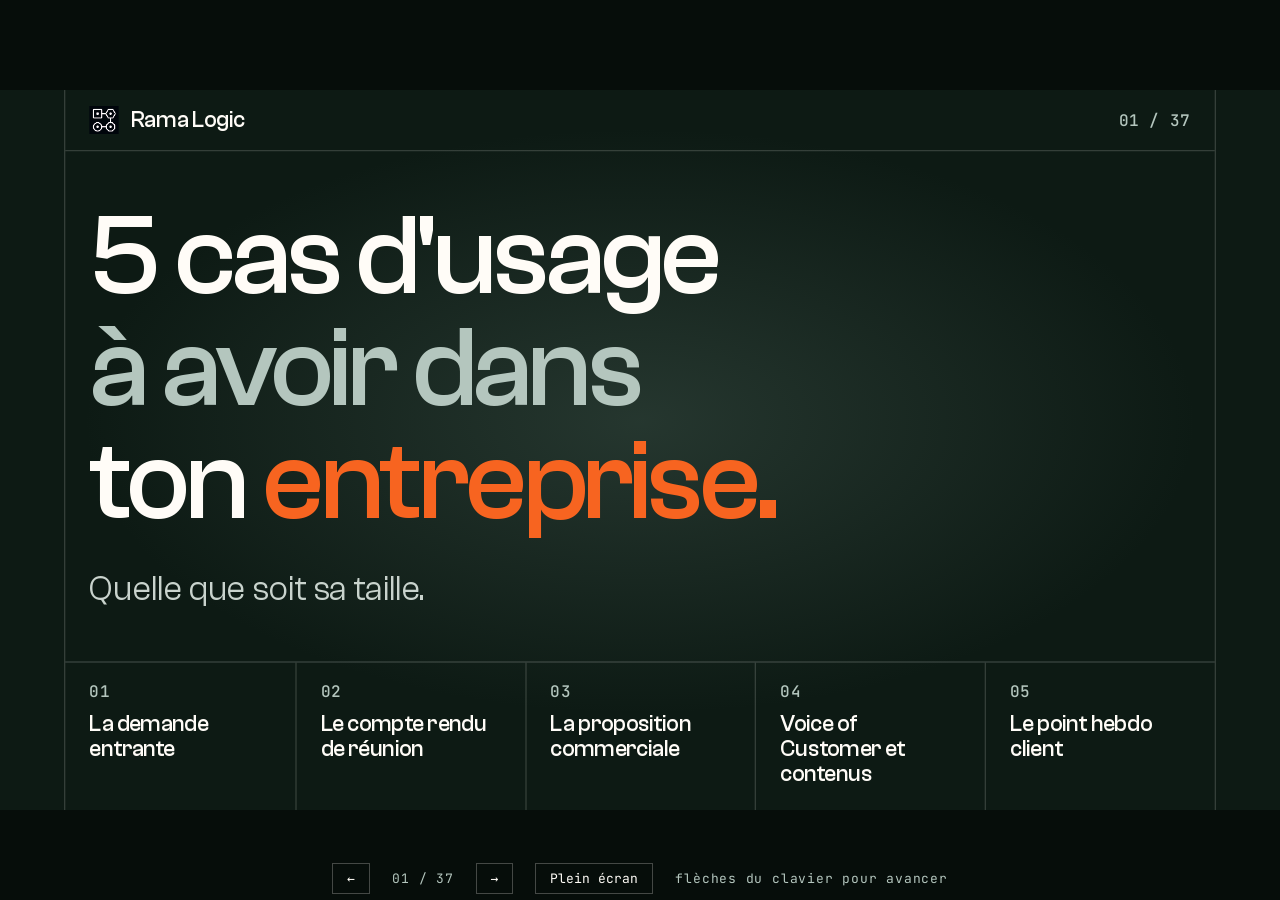
==== commit 85e5c4a6: "Slides 5 cas d'usage : six slides par cas (problème, animation robot, déclencheur, IA prépare, tu dé" ====
--- a/video-5-cas-usage/index.html
+++ b/video-5-cas-usage/index.html
@@ -176,6 +176,51 @@
 .two.t3 .if{font-size:38px}
 .two.t3 .th{font-size:38px;gap:18px}
 .two.t3 .th b{font-size:124px}
+
+/* suivi des 4 temps, en bas des slides d'étape */
+.trk{flex:none;display:grid;grid-template-columns:repeat(4,1fr);border-top:2px solid var(--rule);height:88px;position:relative}
+.trk div{display:flex;align-items:center;gap:16px;padding-left:36px;border-left:2px solid var(--rule);font-family:"JetBrains Mono",monospace;font-weight:500;font-size:23px;letter-spacing:.06em;text-transform:uppercase;color:var(--lab)}
+.trk div:first-child{border-left:0}
+.trk div i{width:14px;height:14px;border:2px solid currentColor}
+.trk .done{color:var(--fg)}.trk .done i{background:currentColor}
+.trk .cur{background:var(--fg);color:var(--bg)}.trk .cur i{background:var(--flame);border-color:var(--flame)}
+/* étape : une grande phrase */
+.stp h1{letter-spacing:-.035em;max-width:1640px;margin-top:34px}
+.stp .lead{margin-top:44px;font-size:48px;max-width:1500px;line-height:1.26}
+.im .tx h2{font-size:50px;font-weight:500;letter-spacing:-.03em;line-height:1.1;margin-top:30px;text-wrap:pretty}
+.gn .nums{margin-top:30px;gap:50px}
+/* l'automatisation : un robot parcourt les 4 temps */
+.an .hd{flex:none;padding:46px 36px 0}
+.an h1{font-size:62px;line-height:1.06;margin-top:22px;max-width:1560px}
+.an .sc{flex:1;position:relative;margin:0 36px;min-height:0}
+.track{position:absolute;left:0;right:0;bottom:56px;display:grid;grid-template-columns:repeat(4,1fr);border:2px solid var(--rule)}
+.stn{padding:26px 28px 30px;border-left:2px solid var(--rule);min-height:214px;animation:12s linear infinite both}
+.stn:first-child{border-left:0}
+.stn .t{font-size:40px;font-weight:500;letter-spacing:-.025em;line-height:1.1;margin-top:16px;text-wrap:balance}
+.stn.s1{animation-name:on1}.stn.s2{animation-name:on2}.stn.s3{animation-name:on3}.stn.s4{animation-name:on4}
+@keyframes on1{0%,17%{background:rgba(223,233,113,.16);box-shadow:inset 0 6px 0 #DFE971}21%,100%{background:transparent;box-shadow:inset 0 6px 0 transparent}}
+@keyframes on2{0%,18%{background:transparent;box-shadow:inset 0 6px 0 transparent}22%,45%{background:rgba(223,233,113,.16);box-shadow:inset 0 6px 0 #DFE971}49%,100%{background:transparent;box-shadow:inset 0 6px 0 transparent}}
+@keyframes on3{0%,46%{background:transparent;box-shadow:inset 0 6px 0 transparent}50%,75%{background:rgba(247,100,32,.18);box-shadow:inset 0 6px 0 #F76420}79%,100%{background:transparent;box-shadow:inset 0 6px 0 transparent}}
+@keyframes on4{0%,76%{background:transparent;box-shadow:inset 0 6px 0 transparent}80%,97%{background:rgba(223,233,113,.16);box-shadow:inset 0 6px 0 #DFE971}100%{background:transparent;box-shadow:inset 0 6px 0 transparent}}
+.rail{position:absolute;left:12.5%;right:12.5%;bottom:300px;border-top:2px dashed rgba(255,252,247,.3)}
+.bot{position:absolute;bottom:302px;left:12.5%;width:200px;margin-left:-100px;animation:run 12s cubic-bezier(.6,0,.3,1) infinite both}
+@keyframes run{0%{left:12.5%;opacity:0}3%,12%{left:12.5%;opacity:1}22%,40%{left:37.5%}50%,70%{left:62.5%}80%,95%{left:87.5%;opacity:1}100%{left:87.5%;opacity:0}}
+.sz{transform:scale(1.45);transform-origin:50% 100%}
+.bob{position:relative;animation:bob .6s ease-in-out infinite alternate}
+@keyframes bob{from{transform:translateY(0)}to{transform:translateY(-10px)}}
+.bot .eye{animation:blink 3s infinite}
+@keyframes blink{0%,92%,100%{transform:scaleY(1)}95%{transform:scaleY(.1)}}
+.bot .eye{transform-box:fill-box;transform-origin:center}
+.bot .ant{animation:ant 1s steps(2) infinite}
+@keyframes ant{from{fill:#DFE971}to{fill:#F76420}}
+.doc{position:absolute;left:172px;top:118px;width:74px;height:92px;background:#FFFCF7;padding:14px 12px;animation:doc 12s linear infinite both}
+.doc b{display:block;height:6px;background:#0D1A14;margin-bottom:9px}.doc b:nth-child(2){width:70%}.doc b:nth-child(3){width:85%}
+.doc u{position:absolute;right:-16px;bottom:-16px;width:40px;height:40px;background:#F76420;animation:ok 12s linear infinite both}
+.doc u::after{content:"";position:absolute;left:10px;top:9px;width:18px;height:10px;border-left:5px solid #0D1A14;border-bottom:5px solid #0D1A14;transform:rotate(-45deg)}
+@keyframes doc{0%,26%{opacity:0;transform:translateY(16px)}31%,100%{opacity:1;transform:none}}
+@keyframes ok{0%,60%{transform:scale(0)}64%,100%{transform:scale(1)}}
+.you{position:absolute;left:62.5%;bottom:664px;transform:translateX(-50%);background:#F76420;color:#0D1A14;font-family:"JetBrains Mono",monospace;font-weight:500;font-size:26px;letter-spacing:.06em;text-transform:uppercase;padding:12px 20px;white-space:nowrap;animation:you 12s linear infinite both}
+@keyframes you{0%,54%{opacity:0;margin-bottom:-14px}58%,74%{opacity:1;margin-bottom:0}78%,100%{opacity:0;margin-bottom:0}}
 /* commandes de la page (hors image) */
 #ui{position:fixed;left:0;right:0;bottom:0;height:44px;display:flex;align-items:center;justify-content:center;gap:22px;font-family:"JetBrains Mono",monospace;font-size:13px;letter-spacing:.06em;color:#B4C6BE;opacity:.0;transition:opacity .25s}
 body:hover #ui,#ui.show{opacity:1}
@@ -188,7 +233,7 @@
 body.all #stage{position:static;transform:none!important;margin:0;width:1920px;height:auto}
 body.all .s{position:relative;display:block;margin-bottom:40px}
 body.all #ui,body.all #zl,body.all #zr{display:none}
-</style></head><body><div id="stage"><section class="s ink t1" id="s1"><div class="f"><div class="bar"><div class="l brand"><img src="logo.png" alt="">Rama Logic</div><div class="r">01 / 22</div></div><div class="body"><div class="mid"><h1>5 cas d'usage<br><span class="soft">à avoir dans</span><br>ton <span class="hl">entreprise.</span></h1><p class="lead">Quelle que soit sa taille.</p></div><div class="strip"><div><span class="mono">01</span>La demande entrante</div><div><span class="mono">02</span>Le compte rendu de réunion</div><div><span class="mono">03</span>La proposition commerciale</div><div><span class="mono">04</span>Voice of Customer et contenus</div><div><span class="mono">05</span>Le point hebdo client</div></div></div></div></section><section class="s one" id="s2"><div class="f"><div class="bar"><div class="l plain">La promesse</div><div class="r">02 / 22</div></div><div class="body"><div class="mid"><h1>Pas les plus <span class="hl">spectaculaires.</span></h1><p class="lead">Ceux qui tournent chez moi tous les jours, et que j'installe chez mes clients.</p></div></div></div></section><section class="s fl" id="s3"><div class="f"><div class="bar"><div class="l plain">Le parcours d'une entreprise de services</div><div class="r">03 / 22</div></div><div class="body"><div class="head"><h1>Où ils se placent, du premier contact au <span class="hl">client qui reste.</span></h1><p class="lead">Quatre étapes, cinq cas d'usage. Le quatrième écoute tout le parcours.</p></div><div class="flow"><div class="c"><div class="stg"><span>Acquisition</span><b>→</b></div><div class="uc"><div class="n">01</div><div class="t">La demande entrante</div><div class="d">Fiche et rendez-vous préparés</div></div></div><div class="c"><div class="stg"><span>Vente</span><b>→</b></div><div class="uc"><div class="n">03</div><div class="t">La proposition commerciale</div><div class="d">Premier jet à relire</div></div></div><div class="c"><div class="stg"><span>Delivery</span><b>→</b></div><div class="uc"><div class="n">02</div><div class="t">Le compte rendu de réunion</div><div class="d">Actions notées, avec qui et quand</div></div></div><div class="c"><div class="stg"><span>Fidélisation et upsell</span></div><div class="uc"><div class="n">05</div><div class="t">Le point hebdo client</div><div class="d">Des nouvelles chaque semaine</div></div></div></div><div class="band"><div class="n">04</div><div class="t">Voice of Customer et contenus<small>Les mots de tes clients, relevés à chaque appel, sur tout le parcours.</small></div><div class="mono">↺ nourrit tes contenus<br>donc ton acquisition</div></div></div></div></section><section class="s ink rg" id="s4"><div class="f"><div class="bar"><div class="l plain">La règle, pour les cinq</div><div class="r">04 / 22</div></div><div class="body"><div class="mid"><h1>L'IA <span class="soft">prépare.</span><br>Tu <span class="soft">décides.</span><br>Tu <span class="hl">vérifies.</span></h1></div><div class="foot">Rien ne part chez un client sans qu'un humain ait validé.</div></div></div></section><section class="s ink vb" id="s5"><div class="f"><div class="bar"><div class="l"><span class="num">01</span>La demande entrante</div><div class="r">05 / 22</div></div><div class="body"><div class="mid"><span class="mono">Ce qu'on entend</span><p class="q" style="font-size:112px"><span class="hl">«</span> On a beaucoup d'emails auxquels on n'arrive pas à répondre. <span class="hl">»</span></p><div class="mono who">Une dirigeante</div></div><div class="foot">Le jour du rendez-vous, tu arrives sans savoir à qui tu parles.</div></div></div></section><section class="s qp" id="s6"><div class="f"><div class="bar"><div class="l"><span class="num">01</span>La demande entrante</div><div class="r">06 / 22</div></div><div class="body"><div class="left"><div class="hd"><span class="mono">Quoi</span><h1>Chaque demande arrive triée, et tu entres en rendez-vous préparé.</h1></div><div class="rows"><div class="row"><div class="k">Déclencheur</div><div class="x">Un prospect prend rendez-vous, ou envoie sa demande.</div></div><div class="row"><div class="k">L'IA prépare</div><div class="x">La fiche contact dans Notion, la demande triée et attribuée, la fiche de préparation du rendez-vous.</div></div><div class="row you"><div class="k">Tu décides</div><div class="x">Tu lis la fiche. Tu mènes le rendez-vous.</div></div><div class="row"><div class="k">Résultat</div><div class="x">Préparé en 2 minutes de lecture, au lieu de 20 minutes de recherche.</div></div></div></div><div class="why"><span class="mono">Pourquoi</span><p class="wq">« On a beaucoup d'emails auxquels on n'arrive pas à répondre. »</p><div class="src">Une dirigeante</div><div class="pts"><div class="pt">Une demande entrante, c'est souvent un mail perdu au milieu des autres.</div><div class="pt">Le jour du rendez-vous, tu arrives sans savoir à qui tu parles.</div></div></div></div></div></section><section class="s im" id="s7"><div class="f"><div class="bar"><div class="l"><span class="num">01</span>La demande entrante</div><div class="r">07 / 22</div></div><div class="body"><div class="tx"><span class="mono">Ce qui reste chez toi</span><h1>Mener le <span class="hl">rendez-vous.</span></h1><p class="lead">Tu y arrives préparé, en 2 minutes de lecture au lieu de 20 minutes de recherche.</p></div><div class="shot"><div class="win"><div class="wb"><i></i><i></i><i></i><span>Préparation du rendez-vous</span><em>Exemple</em></div><div class="wc"><h3>Atelier Morel</h3><div class="prop"><span>Rendez-vous</span><div>Jeudi, 10 h</div></div><div class="prop"><span>Demande</span><div>Refaire le suivi des chantiers</div></div><div class="prop"><span>Source</span><div>Formulaire du site</div></div><div class="prop"><span>Taille</span><div>18 personnes</div></div><div class="prop"><span>Statut</span><div><span class="tag m">Triée</span> <span class="tag l">Attribuée</span></div></div><div class="sec">À creuser pendant le rendez-vous</div><div class="li"><b class="dot"></b><span>Qui tient le suivi aujourd'hui, et dans quel outil ?</span></div><div class="li"><b class="dot"></b><span>Combien de chantiers en même temps ?</span></div><div class="li"><b class="dot"></b><span>Ce qui a déclenché la demande, maintenant.</span></div></div></div></div></div></div></section><section class="s ink vb" id="s8"><div class="f"><div class="bar"><div class="l"><span class="num">02</span>Le compte rendu de réunion</div><div class="r">08 / 22</div></div><div class="body"><div class="mid"><span class="mono">Ce qu'on entend</span><p class="q" style="font-size:112px"><span class="hl">«</span> Et si je le note pas après le coup de fil… on ne saura jamais. <span class="hl">»</span></p><div class="mono who">Un dirigeant</div></div><div class="foot">Trois jours plus tard, personne ne sait plus qui devait faire quoi.</div></div></div></section><section class="s qp" id="s9"><div class="f"><div class="bar"><div class="l"><span class="num">02</span>Le compte rendu de réunion</div><div class="r">09 / 22</div></div><div class="body"><div class="left"><div class="hd"><span class="mono">Quoi</span><h1>Après chaque réunion, le compte rendu et les prochaines actions arrivent dans Notion.</h1></div><div class="rows"><div class="row"><div class="k">Déclencheur</div><div class="x">Une réunion enregistrée.</div></div><div class="row"><div class="k">L'IA prépare</div><div class="x">Le compte rendu, rangé sur la bonne fiche : le client, le projet. Les prochaines actions, avec une personne et une date.</div></div><div class="row you"><div class="k">Tu décides</div><div class="x">Tu relis. Tu corriges ce que l'IA a mal compris.</div></div><div class="row"><div class="k">Résultat</div><div class="x">Le lendemain matin, les actions sont dans ta liste de tâches.</div></div></div></div><div class="why"><span class="mono">Pourquoi</span><p class="wq">« Et si je le note pas après le coup de fil… on ne saura jamais. »</p><div class="src">Un dirigeant</div><div class="pts"><div class="pt">Trois jours plus tard, personne ne sait plus qui devait faire quoi.</div><div class="pt">Tu relis une page. Tu n'écris plus rien.</div></div></div></div></div></section><section class="s im" id="s10"><div class="f"><div class="bar"><div class="l"><span class="num">02</span>Le compte rendu de réunion</div><div class="r">10 / 22</div></div><div class="body"><div class="tx"><span class="mono">Ce qui reste chez toi</span><h1>Relire, et corriger ce que l'IA a <span class="hl">mal compris.</span></h1><p class="lead">Tu relis une page. Tu n'écris plus rien.</p></div><div class="shot"><div class="win"><div class="wb"><i></i><i></i><i></i><span>Compte rendu</span><em>Exemple</em></div><div class="wc"><h3>Point projet, Atelier Morel</h3><div class="prop"><span>Rangé sur</span><div>Client · Projet</div></div><div class="prop"><span>Statut</span><div><span class="tag l">À relire</span></div></div><div class="sec">Décisions</div><div class="li"><b class="dot"></b><span>Le suivi des chantiers passe dans une seule base.</span></div><div class="li"><b class="dot"></b><span>Le modèle de devis est repris tel quel.</span></div><div class="sec">Prochaines actions</div><div class="trow th"><span>Action</span><span>Qui</span><span>Date</span></div><div class="trow"><span>Envoyer la liste des chantiers en cours</span><span>Camille</span><span>Lundi</span></div><div class="trow"><span>Monter la première vue de suivi</span><span>Toi</span><span>Mercredi</span></div><div class="trow"><span>Valider les colonnes avec l'équipe</span><span>Julien</span><span>Vendredi</span></div></div></div></div></div></div></section><section class="s ink vb" id="s11"><div class="f"><div class="bar"><div class="l"><span class="num">03</span>La proposition commerciale</div><div class="r">11 / 22</div></div><div class="body"><div class="mid"><span class="mono">Ce qu'on entend</span><p class="q" style="font-size:88px"><span class="hl">«</span> Ça me coupe dans mon travail de fond. J'ai pas de valeur ajoutée. C'est toujours les mêmes devis. <span class="hl">»</span></p><div class="mono who">Un dirigeant du BTP</div></div><div class="foot">Une proposition commerciale, c'est surtout de l'information qui existe déjà.</div></div></div></section><section class="s qp" id="s12"><div class="f"><div class="bar"><div class="l"><span class="num">03</span>La proposition commerciale</div><div class="r">12 / 22</div></div><div class="body"><div class="left"><div class="hd"><span class="mono">Quoi</span><h1>Un premier jet de proposition, monté avec ce qui existe déjà dans Notion.</h1></div><div class="rows"><div class="row"><div class="k">Déclencheur</div><div class="x">Une proposition à écrire après un rendez-vous.</div></div><div class="row"><div class="k">L'IA prépare</div><div class="x">Elle rassemble le contexte du client, ce qui s'est dit en rendez-vous, tes offres, tes conditions. Elle sort un premier jet.</div></div><div class="row you"><div class="k">Tu décides</div><div class="x">Tu relis. Tu ajustes le prix, le ton. Tu envoies.</div></div><div class="row"><div class="k">Résultat</div><div class="x">8 h avant, 30 min après, sur ce process précis. Pas pour ta boîte entière.</div></div></div></div><div class="why"><span class="mono">Pourquoi</span><p class="wq">« J'ai pas de valeur ajoutée. C'est toujours les mêmes devis. »</p><div class="src">Un dirigeant du BTP</div><div class="pts"><div class="pt">Une proposition, c'est surtout de l'information qui existe déjà.</div><div class="pt">Écrire la même chose à chaque fois te coupe dans ton travail de fond.</div></div></div></div></div></section><section class="s im" id="s13"><div class="f"><div class="bar"><div class="l"><span class="num">03</span>La proposition commerciale</div><div class="r">13 / 22</div></div><div class="body"><div class="tx"><span class="mono">Sur ce process précis</span><div class="nums"><span class="a">8 h</span><span class="ar">→</span><span class="b">30 min</span></div><p class="lead">Exemple affiché sur mon site. Ce chiffre vaut pour cette tâche-là. Pas pour ta boîte entière.</p></div><div class="shot"><div class="win"><div class="wb"><i></i><i></i><i></i><span>Proposition commerciale</span><em>Exemple</em></div><div class="wc"><h3>Proposition, Atelier Morel</h3><div class="prop"><span>Statut</span><div><span class="tag m">Premier jet</span> <span class="tag l">À relire</span></div></div><div class="sec">Monté avec ce qui existe déjà</div><div class="li"><b class="cb x"></b><span>Le contexte du client</span></div><div class="li"><b class="cb x"></b><span>Ce qui s'est dit en rendez-vous</span></div><div class="li"><b class="cb x"></b><span>Tes offres</span></div><div class="li"><b class="cb x"></b><span>Tes conditions</span></div><div class="sec">Ce que tu ajustes</div><div class="prop"><span>Prix</span><div><span class="blank"></span></div></div><div class="prop"><span>Ton</span><div>À ta main</div></div></div></div></div></div></div></section><section class="s ink vb" id="s14"><div class="f"><div class="bar"><div class="l"><span class="num">04</span>Voice of Customer et contenus</div><div class="r">14 / 22</div></div><div class="body"><div class="mid"><span class="mono">Ce qu'on entend</span><p class="q" style="font-size:112px"><span class="hl">«</span> Tout est recensé quelque part, je ne sais jamais où. <span class="hl">»</span></p><div class="mono who">Un client, mot pour mot</div></div><div class="foot">Moi, j'aurais écrit « centraliser l'information ». Personne ne parle comme ça.</div></div></div></section><section class="s qp" id="s15"><div class="f"><div class="bar"><div class="l"><span class="num">04</span>Voice of Customer et contenus</div><div class="r">15 / 22</div></div><div class="body"><div class="left"><div class="hd"><span class="mono">Quoi</span><h1>Chaque phrase qui compte, dite par un client, devient une ligne dans Notion. Mot pour mot.</h1></div><div class="rows"><div class="row"><div class="k">Déclencheur</div><div class="x">Un appel enregistré et transcrit.</div></div><div class="row"><div class="k">L'IA prépare</div><div class="x">Elle relève les phrases qui comptent : douleurs, envies, objections, déclics. Un contrôle vérifie que chaque phrase est bien dans la transcription, et que c'est le client qui parle.</div></div><div class="row you"><div class="k">Tu décides</div><div class="x">Chaque vendredi, tu relis la semaine. Tu choisis ce qui devient un contenu.</div></div><div class="row"><div class="k">Résultat</div><div class="x">Tes posts, tes propositions, ta newsletter partent des mots de tes clients.</div></div></div></div><div class="why"><span class="mono">Pourquoi</span><p class="wq">« Tout est recensé quelque part, je ne sais jamais où. »</p><div class="src">Un client, mot pour mot</div><div class="pts"><div class="pt">49 appels, 327 phrases relevées. La même frustration revient dans 32 appels sur 49.</div><div class="pt">Sans contrôle, 5 phrases sur 29 n'existaient pas telles quelles. Avec le contrôle : 16 sur 16.</div></div></div></div></div></section><section class="s im" id="s16"><div class="f"><div class="bar"><div class="l"><span class="num">04</span>Voice of Customer et contenus</div><div class="r">16 / 22</div></div><div class="body"><div class="tx"><span class="mono">Ce qui reste chez toi</span><h1>Comprendre ce qui fait <span class="hl">mal.</span></h1><p class="lead">Chaque vendredi, tu relis les phrases de la semaine. Ton IA apprend à parler comme tes clients, et tes contenus aussi.</p></div><div class="shot"><div class="win"><div class="wb"><i></i><i></i><i></i><span>Base Voice of Customer</span><em>Exemple</em></div><div class="wc"><h3>Les mots de tes clients</h3><div class="trow v th"><span>Phrase exacte</span><span>Type</span></div><div class="trow v"><span>« Tout est recensé quelque part, je ne sais jamais où. »</span><span><i class="tag">Douleur</i></span></div><div class="trow v"><span>« On a beaucoup d'emails auxquels on n'arrive pas à répondre. »</span><span><i class="tag">Douleur</i></span></div><div class="trow v"><span>« C'est toujours les mêmes devis. »</span><span><i class="tag">Douleur</i></span></div><div class="trow v"><span>« Et nous, on n'a pas trop de visibilité. »</span><span><i class="tag">Douleur</i></span></div><div class="sec">Vendredi, relecture de la semaine</div><div class="li"><b class="cb x"></b><span>Une phrase choisie devient un contenu.</span></div></div></div></div></div></div></section><section class="s ink vb" id="s17"><div class="f"><div class="bar"><div class="l"><span class="num">05</span>Le point hebdo client</div><div class="r">17 / 22</div></div><div class="body"><div class="mid"><span class="mono">Ce qu'on entend</span><p class="q" style="font-size:132px"><span class="hl">«</span> Et nous, on n'a pas trop de visibilité. <span class="hl">»</span></p><div class="mono who">Un client, en parlant d'un prestataire (extrait)</div></div><div class="foot">C'est comme ça qu'on perd un client. Pas sur la qualité du travail. Sur le silence.</div></div></div></section><section class="s qp" id="s18"><div class="f"><div class="bar"><div class="l"><span class="num">05</span>Le point hebdo client</div><div class="r">18 / 22</div></div><div class="body"><div class="left"><div class="hd"><span class="mono">Quoi</span><h1>Chaque vendredi, un point hebdo est prêt à relire pour chaque client actif.</h1></div><div class="rows"><div class="row"><div class="k">Déclencheur</div><div class="x">Chaque vendredi, pour chaque client actif.</div></div><div class="row"><div class="k">L'IA prépare</div><div class="x">Elle lit la semaine : les tâches faites, les jalons, ce qui bloque. Elle rédige le récap.</div></div><div class="row you"><div class="k">Tu décides</div><div class="x">Tu relis, tu corriges. Tu coches « Validé ».</div></div><div class="row"><div class="k">Résultat</div><div class="x">Le brouillon du mail se crée. C'est toi qui l'envoies. 5 minutes au lieu d'une heure.</div></div></div></div><div class="why"><span class="mono">Pourquoi</span><p class="wq">« Et nous, on n'a pas trop de visibilité. »</p><div class="src">Un client, en parlant d'un prestataire (extrait)</div><div class="pts"><div class="pt">C'est comme ça qu'on perd un client. Pas sur la qualité du travail. Sur le silence.</div><div class="pt">Ton client reçoit des nouvelles chaque semaine.</div></div></div></div></div></section><section class="s im" id="s19"><div class="f"><div class="bar"><div class="l"><span class="num">05</span>Le point hebdo client</div><div class="r">19 / 22</div></div><div class="body"><div class="tx"><span class="mono">Ce qui reste chez toi</span><h1>La <span class="hl">relation.</span></h1><p class="lead">Ton client reçoit des nouvelles chaque semaine. Toi, tu y passes cinq minutes au lieu d'une heure.</p></div><div class="shot"><div class="win"><div class="wb"><i></i><i></i><i></i><span>Point hebdo</span><em>Exemple</em></div><div class="wc"><h3>Point hebdo, Atelier Morel</h3><div class="prop"><span>Semaine</span><div>Du lundi au vendredi</div></div><div class="sec">Fait cette semaine</div><div class="li"><b class="cb x"></b><span>La base de suivi des chantiers est en place.</span></div><div class="li"><b class="cb x"></b><span>Les 12 chantiers en cours sont repris.</span></div><div class="sec">Ce qui bloque</div><div class="li"><b class="dot"></b><span>Il manque la liste des sous-traitants.</span></div><div class="sec">Avant de partir</div><div class="prop"><span>Validé</span><div><span class="tag m">Coché par toi</span></div></div><div class="prop"><span>Mail</span><div>Brouillon créé, c'est toi qui l'envoies</div></div></div></div></div></div></div></section><section class="s ec" id="s20"><div class="f"><div class="bar"><div class="l plain">Vue d'en haut</div><div class="r">20 / 22</div></div><div class="body"><div class="head"><h1>Cinq cas d'usage, <span class="hl">un seul Notion.</span></h1></div><div class="grid6 g4"><div class="c"><div class="t">Acquisition</div><div class="u"><i>01</i><span>La demande entrante</span></div><div class="u"><i>04</i><span>Les contenus, nourris par Voice of Customer</span></div></div><div class="c"><div class="t">Vente</div><div class="u"><i>03</i><span>La proposition commerciale</span></div></div><div class="c"><div class="t">Delivery</div><div class="u"><i>02</i><span>Le compte rendu de réunion</span></div></div><div class="c"><div class="t">Fidélisation et upsell</div><div class="u"><i>05</i><span>Le point hebdo client</span></div></div></div><div class="base"><span>La même fiche client, du premier mail jusqu'au point hebdo</span><span class="mono">Notion</span></div><div class="foot">Pas cinq outils en plus. Un seul endroit où l'information vit.</div></div></div></section><section class="s st" id="s21"><div class="f"><div class="bar"><div class="l plain">Par où tu commences</div><div class="r">21 / 22</div></div><div class="body"><div class="head"><h1>Prends celui qui fait le plus <span class="hl">mal</span> chez toi.</h1><p class="lead">Tu n'as pas besoin des cinq lundi.</p></div><div class="two t3"><div class="c"><span class="mono">Cas A</span><div class="if">Si tu perds des prospects</div><div class="th">Commence par <b>01</b></div></div><div class="c"><span class="mono">Cas B</span><div class="if">Si tes équipes perdent le fil</div><div class="th">Commence par <b>02</b></div></div><div class="c"><span class="mono">Cas C</span><div class="if">Si tes contenus ne parlent à personne</div><div class="th">Commence par <b>04</b></div></div></div></div></div></section><section class="s ink cta" id="s22"><div class="f"><div class="bar"><div class="l brand"><img src="logo.png" alt="">Rama Logic</div><div class="r">22 / 22</div></div><div class="body"><div class="mid"><span class="mono">Un regard extérieur</span><h1>On en parle <span class="hl">30 minutes.</span></h1><p class="lead">Je te dis lesquels valent le coup chez toi, et par lequel commencer.</p><span class="btn">Le lien est en dessous <span>↓</span></span></div><div class="foot"><span>Déployer l'IA, c'est facile.</span><b>La faire adopter, c'est notre métier.</b></div></div></div></section></div><div id="zl"></div><div id="zr"></div><div id="ui"><button id="bp">←</button><span id="cnt"></span><button id="bn">→</button><button id="bf">Plein écran</button><span>flèches du clavier pour avancer</span></div><script>
+</style></head><body><div id="stage"><section class="s ink t1" id="s1"><div class="f"><div class="bar"><div class="l brand"><img src="logo.png" alt="">Rama Logic</div><div class="r">01 / 37</div></div><div class="body"><div class="mid"><h1>5 cas d'usage<br><span class="soft">à avoir dans</span><br>ton <span class="hl">entreprise.</span></h1><p class="lead">Quelle que soit sa taille.</p></div><div class="strip"><div><span class="mono">01</span>La demande entrante</div><div><span class="mono">02</span>Le compte rendu de réunion</div><div><span class="mono">03</span>La proposition commerciale</div><div><span class="mono">04</span>Voice of Customer et contenus</div><div><span class="mono">05</span>Le point hebdo client</div></div></div></div></section><section class="s one" id="s2"><div class="f"><div class="bar"><div class="l plain">La promesse</div><div class="r">02 / 37</div></div><div class="body"><div class="mid"><h1>Pas les plus <span class="hl">spectaculaires.</span></h1><p class="lead">Ceux qui tournent chez moi tous les jours, et que j'installe chez mes clients.</p></div></div></div></section><section class="s fl" id="s3"><div class="f"><div class="bar"><div class="l plain">Le parcours d'une entreprise de services</div><div class="r">03 / 37</div></div><div class="body"><div class="head"><h1>Où ils se placent, du premier contact au <span class="hl">client qui reste.</span></h1><p class="lead">Quatre étapes, cinq cas d'usage. Le quatrième écoute tout le parcours.</p></div><div class="flow"><div class="c"><div class="stg"><span>Acquisition</span><b>→</b></div><div class="uc"><div class="n">01</div><div class="t">La demande entrante</div><div class="d">Fiche et rendez-vous préparés</div></div></div><div class="c"><div class="stg"><span>Vente</span><b>→</b></div><div class="uc"><div class="n">03</div><div class="t">La proposition commerciale</div><div class="d">Premier jet à relire</div></div></div><div class="c"><div class="stg"><span>Delivery</span><b>→</b></div><div class="uc"><div class="n">02</div><div class="t">Le compte rendu de réunion</div><div class="d">Actions notées, avec qui et quand</div></div></div><div class="c"><div class="stg"><span>Fidélisation et upsell</span></div><div class="uc"><div class="n">05</div><div class="t">Le point hebdo client</div><div class="d">Des nouvelles chaque semaine</div></div></div></div><div class="band"><div class="n">04</div><div class="t">Voice of Customer et contenus<small>Les mots de tes clients, relevés à chaque appel, sur tout le parcours.</small></div><div class="mono">↺ nourrit tes contenus<br>donc ton acquisition</div></div></div></div></section><section class="s ink rg" id="s4"><div class="f"><div class="bar"><div class="l plain">La règle, pour les cinq</div><div class="r">04 / 37</div></div><div class="body"><div class="mid"><h1>L'IA <span class="soft">prépare.</span><br>Tu <span class="soft">décides.</span><br>Tu <span class="hl">vérifies.</span></h1></div><div class="foot">Rien ne part chez un client sans qu'un humain ait validé.</div></div></div></section><section class="s ink vb" id="s5"><div class="f"><div class="bar"><div class="l"><span class="num">01</span>La demande entrante</div><div class="r">05 / 37</div></div><div class="body"><div class="mid"><span class="mono">Le problème</span><p class="q" style="font-size:112px"><span class="hl">«</span> On a beaucoup d'emails auxquels on n'arrive pas à répondre. <span class="hl">»</span></p><div class="mono who">Une dirigeante</div></div><div class="foot">Le jour du rendez-vous, tu arrives sans savoir à qui tu parles.</div></div></div></section><section class="s ink an" id="s6"><div class="f"><div class="bar"><div class="l"><span class="num">01</span>La demande entrante</div><div class="r">06 / 37</div></div><div class="body"><div class="hd"><span class="mono">L'automatisation</span><h1>Chaque demande arrive triée, et tu entres en rendez-vous préparé.</h1></div><div class="sc"><div class="rail"></div><div class="you">Tu valides</div><div class="bot"><div class="sz"><div class="bob"><svg viewBox="0 0 200 230" width="200" height="230" fill="none" stroke="#FFFCF7" stroke-width="6" stroke-linejoin="round" stroke-linecap="round"><line x1="100" y1="34" x2="100" y2="14"/><rect class="ant" x="90" y="2" width="20" height="20" fill="#DFE971" stroke="none"/><rect x="38" y="34" width="124" height="88" rx="10" fill="#0D1A14"/><rect class="eye" x="66" y="64" width="20" height="24" fill="#DFE971" stroke="none"/><rect class="eye" x="114" y="64" width="20" height="24" fill="#DFE971" stroke="none"/><line x1="84" y1="104" x2="116" y2="104"/><rect x="56" y="136" width="88" height="62" rx="8" fill="#0D1A14"/><line x1="56" y1="150" x2="30" y2="172"/><line class="arm" x1="144" y1="150" x2="172" y2="166"/><line x1="80" y1="198" x2="80" y2="222"/><line x1="120" y1="198" x2="120" y2="222"/></svg><div class="doc"><b></b><b></b><b></b><u></u></div></div></div></div><div class="track"><div class="stn s1"><span class="mono">Déclencheur</span><div class="t">Une demande arrive</div></div><div class="stn s2"><span class="mono">L'IA prépare</span><div class="t">Fiche et rendez-vous préparés</div></div><div class="stn s3"><span class="mono">Tu décides</span><div class="t">Tu mènes le rendez-vous</div></div><div class="stn s4"><span class="mono">Résultat</span><div class="t">Prêt en 2 minutes</div></div></div></div></div></div></section><section class="s stp" id="s7"><div class="f"><div class="bar"><div class="l"><span class="num">01</span>La demande entrante</div><div class="r">07 / 37</div></div><div class="body"><div class="mid"><span class="mono">Le déclencheur</span><h1 style="font-size:100px">Un prospect prend rendez-vous, ou envoie sa demande.</h1></div></div><div class="trk"><div class="cur"><i></i>Déclencheur</div><div class=""><i></i>L'IA prépare</div><div class=""><i></i>Tu décides</div><div class=""><i></i>Résultat</div></div></div></section><section class="s im" id="s8"><div class="f"><div class="bar"><div class="l"><span class="num">01</span>La demande entrante</div><div class="r">08 / 37</div></div><div class="body"><div class="tx"><span class="mono">L'IA prépare</span><h2>La fiche contact dans Notion, la demande triée et attribuée, la fiche de préparation du rendez-vous.</h2></div><div class="shot"><div class="win"><div class="wb"><i></i><i></i><i></i><span>Préparation du rendez-vous</span><em>Exemple</em></div><div class="wc"><h3>Atelier Morel</h3><div class="prop"><span>Rendez-vous</span><div>Jeudi, 10 h</div></div><div class="prop"><span>Demande</span><div>Refaire le suivi des chantiers</div></div><div class="prop"><span>Source</span><div>Formulaire du site</div></div><div class="prop"><span>Taille</span><div>18 personnes</div></div><div class="prop"><span>Statut</span><div><span class="tag m">Triée</span> <span class="tag l">Attribuée</span></div></div><div class="sec">À creuser pendant le rendez-vous</div><div class="li"><b class="dot"></b><span>Qui tient le suivi aujourd'hui, et dans quel outil ?</span></div><div class="li"><b class="dot"></b><span>Combien de chantiers en même temps ?</span></div><div class="li"><b class="dot"></b><span>Ce qui a déclenché la demande, maintenant.</span></div></div></div></div></div><div class="trk"><div class="done"><i></i>Déclencheur</div><div class="cur"><i></i>L'IA prépare</div><div class=""><i></i>Tu décides</div><div class=""><i></i>Résultat</div></div></div></section><section class="s ink stp" id="s9"><div class="f"><div class="bar"><div class="l"><span class="num">01</span>La demande entrante</div><div class="r">09 / 37</div></div><div class="body"><div class="mid"><span class="mono">Tu décides · ce qui reste chez toi</span><h1 style="font-size:150px">Mener le <span class="hl">rendez-vous.</span></h1><p class="lead">Tu lis la fiche. Tu mènes le rendez-vous.</p></div></div><div class="trk"><div class="done"><i></i>Déclencheur</div><div class="done"><i></i>L'IA prépare</div><div class="cur"><i></i>Tu décides</div><div class=""><i></i>Résultat</div></div></div></section><section class="s stp gn" id="s10"><div class="f"><div class="bar"><div class="l"><span class="num">01</span>La demande entrante</div><div class="r">10 / 37</div></div><div class="body"><div class="mid"><span class="mono">Le résultat · le gain</span><div class="nums" style="--z:250px"><span class="a" style="font-size:250px">20 min</span><span class="ar" style="font-size:112px;top:-38px">→</span><span class="b" style="font-size:250px">2 min</span></div></div><div class="foot">Tu arrives préparé, en 2 minutes de lecture au lieu de 20 minutes de recherche.</div></div><div class="trk"><div class="done"><i></i>Déclencheur</div><div class="done"><i></i>L'IA prépare</div><div class="done"><i></i>Tu décides</div><div class="cur"><i></i>Résultat</div></div></div></section><section class="s ink vb" id="s11"><div class="f"><div class="bar"><div class="l"><span class="num">02</span>Le compte rendu de réunion</div><div class="r">11 / 37</div></div><div class="body"><div class="mid"><span class="mono">Le problème</span><p class="q" style="font-size:112px"><span class="hl">«</span> Et si je le note pas après le coup de fil… on ne saura jamais. <span class="hl">»</span></p><div class="mono who">Un dirigeant</div></div><div class="foot">Trois jours plus tard, personne ne sait plus qui devait faire quoi.</div></div></div></section><section class="s ink an" id="s12"><div class="f"><div class="bar"><div class="l"><span class="num">02</span>Le compte rendu de réunion</div><div class="r">12 / 37</div></div><div class="body"><div class="hd"><span class="mono">L'automatisation</span><h1>Après chaque réunion, le compte rendu et les prochaines actions arrivent dans Notion.</h1></div><div class="sc"><div class="rail"></div><div class="you">Tu valides</div><div class="bot"><div class="sz"><div class="bob"><svg viewBox="0 0 200 230" width="200" height="230" fill="none" stroke="#FFFCF7" stroke-width="6" stroke-linejoin="round" stroke-linecap="round"><line x1="100" y1="34" x2="100" y2="14"/><rect class="ant" x="90" y="2" width="20" height="20" fill="#DFE971" stroke="none"/><rect x="38" y="34" width="124" height="88" rx="10" fill="#0D1A14"/><rect class="eye" x="66" y="64" width="20" height="24" fill="#DFE971" stroke="none"/><rect class="eye" x="114" y="64" width="20" height="24" fill="#DFE971" stroke="none"/><line x1="84" y1="104" x2="116" y2="104"/><rect x="56" y="136" width="88" height="62" rx="8" fill="#0D1A14"/><line x1="56" y1="150" x2="30" y2="172"/><line class="arm" x1="144" y1="150" x2="172" y2="166"/><line x1="80" y1="198" x2="80" y2="222"/><line x1="120" y1="198" x2="120" y2="222"/></svg><div class="doc"><b></b><b></b><b></b><u></u></div></div></div></div><div class="track"><div class="stn s1"><span class="mono">Déclencheur</span><div class="t">Une réunion enregistrée</div></div><div class="stn s2"><span class="mono">L'IA prépare</span><div class="t">Compte rendu et actions</div></div><div class="stn s3"><span class="mono">Tu décides</span><div class="t">Tu relis, tu corriges</div></div><div class="stn s4"><span class="mono">Résultat</span><div class="t">Actions dans ta liste</div></div></div></div></div></div></section><section class="s stp" id="s13"><div class="f"><div class="bar"><div class="l"><span class="num">02</span>Le compte rendu de réunion</div><div class="r">13 / 37</div></div><div class="body"><div class="mid"><span class="mono">Le déclencheur</span><h1 style="font-size:124px">Une réunion enregistrée.</h1></div></div><div class="trk"><div class="cur"><i></i>Déclencheur</div><div class=""><i></i>L'IA prépare</div><div class=""><i></i>Tu décides</div><div class=""><i></i>Résultat</div></div></div></section><section class="s im" id="s14"><div class="f"><div class="bar"><div class="l"><span class="num">02</span>Le compte rendu de réunion</div><div class="r">14 / 37</div></div><div class="body"><div class="tx"><span class="mono">L'IA prépare</span><h2>Le compte rendu, rangé sur la bonne fiche : le client, le projet. Les prochaines actions, avec une personne et une date.</h2></div><div class="shot"><div class="win"><div class="wb"><i></i><i></i><i></i><span>Compte rendu</span><em>Exemple</em></div><div class="wc"><h3>Point projet, Atelier Morel</h3><div class="prop"><span>Rangé sur</span><div>Client · Projet</div></div><div class="prop"><span>Statut</span><div><span class="tag l">À relire</span></div></div><div class="sec">Décisions</div><div class="li"><b class="dot"></b><span>Le suivi des chantiers passe dans une seule base.</span></div><div class="li"><b class="dot"></b><span>Le modèle de devis est repris tel quel.</span></div><div class="sec">Prochaines actions</div><div class="trow th"><span>Action</span><span>Qui</span><span>Date</span></div><div class="trow"><span>Envoyer la liste des chantiers en cours</span><span>Camille</span><span>Lundi</span></div><div class="trow"><span>Monter la première vue de suivi</span><span>Toi</span><span>Mercredi</span></div><div class="trow"><span>Valider les colonnes avec l'équipe</span><span>Julien</span><span>Vendredi</span></div></div></div></div></div><div class="trk"><div class="done"><i></i>Déclencheur</div><div class="cur"><i></i>L'IA prépare</div><div class=""><i></i>Tu décides</div><div class=""><i></i>Résultat</div></div></div></section><section class="s ink stp" id="s15"><div class="f"><div class="bar"><div class="l"><span class="num">02</span>Le compte rendu de réunion</div><div class="r">15 / 37</div></div><div class="body"><div class="mid"><span class="mono">Tu décides · ce qui reste chez toi</span><h1 style="font-size:124px">Relire, et corriger ce que l'IA a <span class="hl">mal compris.</span></h1><p class="lead">Tu relis. Tu corriges ce que l'IA a mal compris.</p></div></div><div class="trk"><div class="done"><i></i>Déclencheur</div><div class="done"><i></i>L'IA prépare</div><div class="cur"><i></i>Tu décides</div><div class=""><i></i>Résultat</div></div></div></section><section class="s stp gn" id="s16"><div class="f"><div class="bar"><div class="l"><span class="num">02</span>Le compte rendu de réunion</div><div class="r">16 / 37</div></div><div class="body"><div class="mid"><span class="mono">Le résultat · le gain</span><h1 style="font-size:104px">Le lendemain matin, les actions sont dans ta <span class="hl">liste de tâches.</span></h1></div><div class="foot">Tu relis une page. Tu n'écris plus rien.</div></div><div class="trk"><div class="done"><i></i>Déclencheur</div><div class="done"><i></i>L'IA prépare</div><div class="done"><i></i>Tu décides</div><div class="cur"><i></i>Résultat</div></div></div></section><section class="s ink vb" id="s17"><div class="f"><div class="bar"><div class="l"><span class="num">03</span>La proposition commerciale</div><div class="r">17 / 37</div></div><div class="body"><div class="mid"><span class="mono">Le problème</span><p class="q" style="font-size:88px"><span class="hl">«</span> Ça me coupe dans mon travail de fond. J'ai pas de valeur ajoutée. C'est toujours les mêmes devis. <span class="hl">»</span></p><div class="mono who">Un dirigeant du BTP</div></div><div class="foot">Une proposition commerciale, c'est surtout de l'information qui existe déjà.</div></div></div></section><section class="s ink an" id="s18"><div class="f"><div class="bar"><div class="l"><span class="num">03</span>La proposition commerciale</div><div class="r">18 / 37</div></div><div class="body"><div class="hd"><span class="mono">L'automatisation</span><h1>Un premier jet de proposition, monté avec ce qui existe déjà dans Notion.</h1></div><div class="sc"><div class="rail"></div><div class="you">Tu valides</div><div class="bot"><div class="sz"><div class="bob"><svg viewBox="0 0 200 230" width="200" height="230" fill="none" stroke="#FFFCF7" stroke-width="6" stroke-linejoin="round" stroke-linecap="round"><line x1="100" y1="34" x2="100" y2="14"/><rect class="ant" x="90" y="2" width="20" height="20" fill="#DFE971" stroke="none"/><rect x="38" y="34" width="124" height="88" rx="10" fill="#0D1A14"/><rect class="eye" x="66" y="64" width="20" height="24" fill="#DFE971" stroke="none"/><rect class="eye" x="114" y="64" width="20" height="24" fill="#DFE971" stroke="none"/><line x1="84" y1="104" x2="116" y2="104"/><rect x="56" y="136" width="88" height="62" rx="8" fill="#0D1A14"/><line x1="56" y1="150" x2="30" y2="172"/><line class="arm" x1="144" y1="150" x2="172" y2="166"/><line x1="80" y1="198" x2="80" y2="222"/><line x1="120" y1="198" x2="120" y2="222"/></svg><div class="doc"><b></b><b></b><b></b><u></u></div></div></div></div><div class="track"><div class="stn s1"><span class="mono">Déclencheur</span><div class="t">Une proposition à écrire</div></div><div class="stn s2"><span class="mono">L'IA prépare</span><div class="t">Premier jet monté</div></div><div class="stn s3"><span class="mono">Tu décides</span><div class="t">Tu ajustes prix et ton</div></div><div class="stn s4"><span class="mono">Résultat</span><div class="t">30 min au lieu de 8 h</div></div></div></div></div></div></section><section class="s stp" id="s19"><div class="f"><div class="bar"><div class="l"><span class="num">03</span>La proposition commerciale</div><div class="r">19 / 37</div></div><div class="body"><div class="mid"><span class="mono">Le déclencheur</span><h1 style="font-size:100px">Une proposition à écrire après un rendez-vous.</h1></div></div><div class="trk"><div class="cur"><i></i>Déclencheur</div><div class=""><i></i>L'IA prépare</div><div class=""><i></i>Tu décides</div><div class=""><i></i>Résultat</div></div></div></section><section class="s im" id="s20"><div class="f"><div class="bar"><div class="l"><span class="num">03</span>La proposition commerciale</div><div class="r">20 / 37</div></div><div class="body"><div class="tx"><span class="mono">L'IA prépare</span><h2>Elle rassemble le contexte du client, ce qui s'est dit en rendez-vous, tes offres, tes conditions. Elle sort un premier jet.</h2></div><div class="shot"><div class="win"><div class="wb"><i></i><i></i><i></i><span>Proposition commerciale</span><em>Exemple</em></div><div class="wc"><h3>Proposition, Atelier Morel</h3><div class="prop"><span>Statut</span><div><span class="tag m">Premier jet</span> <span class="tag l">À relire</span></div></div><div class="sec">Monté avec ce qui existe déjà</div><div class="li"><b class="cb x"></b><span>Le contexte du client</span></div><div class="li"><b class="cb x"></b><span>Ce qui s'est dit en rendez-vous</span></div><div class="li"><b class="cb x"></b><span>Tes offres</span></div><div class="li"><b class="cb x"></b><span>Tes conditions</span></div><div class="sec">Ce que tu ajustes</div><div class="prop"><span>Prix</span><div><span class="blank"></span></div></div><div class="prop"><span>Ton</span><div>À ta main</div></div></div></div></div></div><div class="trk"><div class="done"><i></i>Déclencheur</div><div class="cur"><i></i>L'IA prépare</div><div class=""><i></i>Tu décides</div><div class=""><i></i>Résultat</div></div></div></section><section class="s ink stp" id="s21"><div class="f"><div class="bar"><div class="l"><span class="num">03</span>La proposition commerciale</div><div class="r">21 / 37</div></div><div class="body"><div class="mid"><span class="mono">Tu décides · ce qui reste chez toi</span><h1 style="font-size:150px">Ajuster le prix, le ton. <span class="hl">Envoyer.</span></h1><p class="lead">Tu relis. Tu ajustes le prix, le ton. Tu envoies.</p></div></div><div class="trk"><div class="done"><i></i>Déclencheur</div><div class="done"><i></i>L'IA prépare</div><div class="cur"><i></i>Tu décides</div><div class=""><i></i>Résultat</div></div></div></section><section class="s stp gn" id="s22"><div class="f"><div class="bar"><div class="l"><span class="num">03</span>La proposition commerciale</div><div class="r">22 / 37</div></div><div class="body"><div class="mid"><span class="mono">Le résultat · le gain</span><div class="nums" style="--z:330px"><span class="a" style="font-size:330px">8 h</span><span class="ar" style="font-size:148px;top:-50px">→</span><span class="b" style="font-size:330px">30 min</span></div></div><div class="foot">Exemple affiché sur mon site, sur ce process précis. Ce chiffre vaut pour cette tâche-là. Pas pour ta boîte entière.</div></div><div class="trk"><div class="done"><i></i>Déclencheur</div><div class="done"><i></i>L'IA prépare</div><div class="done"><i></i>Tu décides</div><div class="cur"><i></i>Résultat</div></div></div></section><section class="s ink vb" id="s23"><div class="f"><div class="bar"><div class="l"><span class="num">04</span>Voice of Customer et contenus</div><div class="r">23 / 37</div></div><div class="body"><div class="mid"><span class="mono">Le problème</span><p class="q" style="font-size:112px"><span class="hl">«</span> Tout est recensé quelque part, je ne sais jamais où. <span class="hl">»</span></p><div class="mono who">Un client, mot pour mot</div></div><div class="foot">Moi, j'aurais écrit « centraliser l'information ». Personne ne parle comme ça.</div></div></div></section><section class="s ink an" id="s24"><div class="f"><div class="bar"><div class="l"><span class="num">04</span>Voice of Customer et contenus</div><div class="r">24 / 37</div></div><div class="body"><div class="hd"><span class="mono">L'automatisation</span><h1>Chaque phrase qui compte, dite par un client, devient une ligne dans Notion. Mot pour mot.</h1></div><div class="sc"><div class="rail"></div><div class="you">Tu valides</div><div class="bot"><div class="sz"><div class="bob"><svg viewBox="0 0 200 230" width="200" height="230" fill="none" stroke="#FFFCF7" stroke-width="6" stroke-linejoin="round" stroke-linecap="round"><line x1="100" y1="34" x2="100" y2="14"/><rect class="ant" x="90" y="2" width="20" height="20" fill="#DFE971" stroke="none"/><rect x="38" y="34" width="124" height="88" rx="10" fill="#0D1A14"/><rect class="eye" x="66" y="64" width="20" height="24" fill="#DFE971" stroke="none"/><rect class="eye" x="114" y="64" width="20" height="24" fill="#DFE971" stroke="none"/><line x1="84" y1="104" x2="116" y2="104"/><rect x="56" y="136" width="88" height="62" rx="8" fill="#0D1A14"/><line x1="56" y1="150" x2="30" y2="172"/><line class="arm" x1="144" y1="150" x2="172" y2="166"/><line x1="80" y1="198" x2="80" y2="222"/><line x1="120" y1="198" x2="120" y2="222"/></svg><div class="doc"><b></b><b></b><b></b><u></u></div></div></div></div><div class="track"><div class="stn s1"><span class="mono">Déclencheur</span><div class="t">Un appel transcrit</div></div><div class="stn s2"><span class="mono">L'IA prépare</span><div class="t">Phrases relevées et vérifiées</div></div><div class="stn s3"><span class="mono">Tu décides</span><div class="t">Tu relis le vendredi</div></div><div class="stn s4"><span class="mono">Résultat</span><div class="t">Des contenus dans leurs mots</div></div></div></div></div></div></section><section class="s stp" id="s25"><div class="f"><div class="bar"><div class="l"><span class="num">04</span>Voice of Customer et contenus</div><div class="r">25 / 37</div></div><div class="body"><div class="mid"><span class="mono">Le déclencheur</span><h1 style="font-size:124px">Un appel enregistré et transcrit.</h1></div></div><div class="trk"><div class="cur"><i></i>Déclencheur</div><div class=""><i></i>L'IA prépare</div><div class=""><i></i>Tu décides</div><div class=""><i></i>Résultat</div></div></div></section><section class="s im" id="s26"><div class="f"><div class="bar"><div class="l"><span class="num">04</span>Voice of Customer et contenus</div><div class="r">26 / 37</div></div><div class="body"><div class="tx"><span class="mono">L'IA prépare</span><h2>Elle relève les phrases qui comptent : douleurs, envies, objections, déclics. Un contrôle vérifie que chaque phrase est bien dans la transcription, et que c'est le client qui parle.</h2></div><div class="shot"><div class="win"><div class="wb"><i></i><i></i><i></i><span>Base Voice of Customer</span><em>Exemple</em></div><div class="wc"><h3>Les mots de tes clients</h3><div class="trow v th"><span>Phrase exacte</span><span>Type</span></div><div class="trow v"><span>« Tout est recensé quelque part, je ne sais jamais où. »</span><span><i class="tag">Douleur</i></span></div><div class="trow v"><span>« On a beaucoup d'emails auxquels on n'arrive pas à répondre. »</span><span><i class="tag">Douleur</i></span></div><div class="trow v"><span>« C'est toujours les mêmes devis. »</span><span><i class="tag">Douleur</i></span></div><div class="trow v"><span>« Et nous, on n'a pas trop de visibilité. »</span><span><i class="tag">Douleur</i></span></div><div class="sec">Vendredi, relecture de la semaine</div><div class="li"><b class="cb x"></b><span>Une phrase choisie devient un contenu.</span></div></div></div></div></div><div class="trk"><div class="done"><i></i>Déclencheur</div><div class="cur"><i></i>L'IA prépare</div><div class=""><i></i>Tu décides</div><div class=""><i></i>Résultat</div></div></div></section><section class="s ink stp" id="s27"><div class="f"><div class="bar"><div class="l"><span class="num">04</span>Voice of Customer et contenus</div><div class="r">27 / 37</div></div><div class="body"><div class="mid"><span class="mono">Tu décides · ce qui reste chez toi</span><h1 style="font-size:150px">Comprendre ce qui fait <span class="hl">mal.</span></h1><p class="lead">Chaque vendredi, tu relis la semaine. Tu choisis ce qui devient un contenu.</p></div></div><div class="trk"><div class="done"><i></i>Déclencheur</div><div class="done"><i></i>L'IA prépare</div><div class="cur"><i></i>Tu décides</div><div class=""><i></i>Résultat</div></div></div></section><section class="s stp gn" id="s28"><div class="f"><div class="bar"><div class="l"><span class="num">04</span>Voice of Customer et contenus</div><div class="r">28 / 37</div></div><div class="body"><div class="mid"><span class="mono">Le résultat · le gain</span><h1 style="font-size:104px">Tes contenus partent des <span class="hl">mots de tes clients.</span></h1></div><div class="foot">49 appels, 327 phrases relevées. Sans contrôle, 5 phrases sur 29 n'existaient pas telles quelles. Avec le contrôle : 16 sur 16.</div></div><div class="trk"><div class="done"><i></i>Déclencheur</div><div class="done"><i></i>L'IA prépare</div><div class="done"><i></i>Tu décides</div><div class="cur"><i></i>Résultat</div></div></div></section><section class="s ink vb" id="s29"><div class="f"><div class="bar"><div class="l"><span class="num">05</span>Le point hebdo client</div><div class="r">29 / 37</div></div><div class="body"><div class="mid"><span class="mono">Le problème</span><p class="q" style="font-size:132px"><span class="hl">«</span> Et nous, on n'a pas trop de visibilité. <span class="hl">»</span></p><div class="mono who">Un client, en parlant d'un prestataire (extrait)</div></div><div class="foot">C'est comme ça qu'on perd un client. Pas sur la qualité du travail. Sur le silence.</div></div></div></section><section class="s ink an" id="s30"><div class="f"><div class="bar"><div class="l"><span class="num">05</span>Le point hebdo client</div><div class="r">30 / 37</div></div><div class="body"><div class="hd"><span class="mono">L'automatisation</span><h1>Chaque vendredi, un point hebdo est prêt à relire pour chaque client actif.</h1></div><div class="sc"><div class="rail"></div><div class="you">Tu valides</div><div class="bot"><div class="sz"><div class="bob"><svg viewBox="0 0 200 230" width="200" height="230" fill="none" stroke="#FFFCF7" stroke-width="6" stroke-linejoin="round" stroke-linecap="round"><line x1="100" y1="34" x2="100" y2="14"/><rect class="ant" x="90" y="2" width="20" height="20" fill="#DFE971" stroke="none"/><rect x="38" y="34" width="124" height="88" rx="10" fill="#0D1A14"/><rect class="eye" x="66" y="64" width="20" height="24" fill="#DFE971" stroke="none"/><rect class="eye" x="114" y="64" width="20" height="24" fill="#DFE971" stroke="none"/><line x1="84" y1="104" x2="116" y2="104"/><rect x="56" y="136" width="88" height="62" rx="8" fill="#0D1A14"/><line x1="56" y1="150" x2="30" y2="172"/><line class="arm" x1="144" y1="150" x2="172" y2="166"/><line x1="80" y1="198" x2="80" y2="222"/><line x1="120" y1="198" x2="120" y2="222"/></svg><div class="doc"><b></b><b></b><b></b><u></u></div></div></div></div><div class="track"><div class="stn s1"><span class="mono">Déclencheur</span><div class="t">Vendredi, chaque client</div></div><div class="stn s2"><span class="mono">L'IA prépare</span><div class="t">Le récap de la semaine</div></div><div class="stn s3"><span class="mono">Tu décides</span><div class="t">Tu relis, tu coches Validé</div></div><div class="stn s4"><span class="mono">Résultat</span><div class="t">Brouillon prêt à envoyer</div></div></div></div></div></div></section><section class="s stp" id="s31"><div class="f"><div class="bar"><div class="l"><span class="num">05</span>Le point hebdo client</div><div class="r">31 / 37</div></div><div class="body"><div class="mid"><span class="mono">Le déclencheur</span><h1 style="font-size:124px">Chaque vendredi, pour chaque client actif.</h1></div></div><div class="trk"><div class="cur"><i></i>Déclencheur</div><div class=""><i></i>L'IA prépare</div><div class=""><i></i>Tu décides</div><div class=""><i></i>Résultat</div></div></div></section><section class="s im" id="s32"><div class="f"><div class="bar"><div class="l"><span class="num">05</span>Le point hebdo client</div><div class="r">32 / 37</div></div><div class="body"><div class="tx"><span class="mono">L'IA prépare</span><h2>Elle lit la semaine : les tâches faites, les jalons, ce qui bloque. Elle rédige le récap.</h2></div><div class="shot"><div class="win"><div class="wb"><i></i><i></i><i></i><span>Point hebdo</span><em>Exemple</em></div><div class="wc"><h3>Point hebdo, Atelier Morel</h3><div class="prop"><span>Semaine</span><div>Du lundi au vendredi</div></div><div class="sec">Fait cette semaine</div><div class="li"><b class="cb x"></b><span>La base de suivi des chantiers est en place.</span></div><div class="li"><b class="cb x"></b><span>Les 12 chantiers en cours sont repris.</span></div><div class="sec">Ce qui bloque</div><div class="li"><b class="dot"></b><span>Il manque la liste des sous-traitants.</span></div><div class="sec">Avant de partir</div><div class="prop"><span>Validé</span><div><span class="tag m">Coché par toi</span></div></div><div class="prop"><span>Mail</span><div>Brouillon créé, c'est toi qui l'envoies</div></div></div></div></div></div><div class="trk"><div class="done"><i></i>Déclencheur</div><div class="cur"><i></i>L'IA prépare</div><div class=""><i></i>Tu décides</div><div class=""><i></i>Résultat</div></div></div></section><section class="s ink stp" id="s33"><div class="f"><div class="bar"><div class="l"><span class="num">05</span>Le point hebdo client</div><div class="r">33 / 37</div></div><div class="body"><div class="mid"><span class="mono">Tu décides · ce qui reste chez toi</span><h1 style="font-size:150px">La <span class="hl">relation.</span></h1><p class="lead">Tu relis, tu corriges. Tu coches « Validé ».</p></div></div><div class="trk"><div class="done"><i></i>Déclencheur</div><div class="done"><i></i>L'IA prépare</div><div class="cur"><i></i>Tu décides</div><div class=""><i></i>Résultat</div></div></div></section><section class="s stp gn" id="s34"><div class="f"><div class="bar"><div class="l"><span class="num">05</span>Le point hebdo client</div><div class="r">34 / 37</div></div><div class="body"><div class="mid"><span class="mono">Le résultat · le gain</span><div class="nums" style="--z:330px"><span class="a" style="font-size:330px">1 h</span><span class="ar" style="font-size:148px;top:-50px">→</span><span class="b" style="font-size:330px">5 min</span></div></div><div class="foot">Ton client reçoit des nouvelles chaque semaine. Le brouillon du mail se crée, c'est toi qui l'envoies.</div></div><div class="trk"><div class="done"><i></i>Déclencheur</div><div class="done"><i></i>L'IA prépare</div><div class="done"><i></i>Tu décides</div><div class="cur"><i></i>Résultat</div></div></div></section><section class="s ec" id="s35"><div class="f"><div class="bar"><div class="l plain">Vue d'en haut</div><div class="r">35 / 37</div></div><div class="body"><div class="head"><h1>Cinq cas d'usage, <span class="hl">un seul Notion.</span></h1></div><div class="grid6 g4"><div class="c"><div class="t">Acquisition</div><div class="u"><i>01</i><span>La demande entrante</span></div><div class="u"><i>04</i><span>Les contenus, nourris par Voice of Customer</span></div></div><div class="c"><div class="t">Vente</div><div class="u"><i>03</i><span>La proposition commerciale</span></div></div><div class="c"><div class="t">Delivery</div><div class="u"><i>02</i><span>Le compte rendu de réunion</span></div></div><div class="c"><div class="t">Fidélisation et upsell</div><div class="u"><i>05</i><span>Le point hebdo client</span></div></div></div><div class="base"><span>La même fiche client, du premier mail jusqu'au point hebdo</span><span class="mono">Notion</span></div><div class="foot">Pas cinq outils en plus. Un seul endroit où l'information vit.</div></div></div></section><section class="s st" id="s36"><div class="f"><div class="bar"><div class="l plain">Par où tu commences</div><div class="r">36 / 37</div></div><div class="body"><div class="head"><h1>Prends celui qui fait le plus <span class="hl">mal</span> chez toi.</h1><p class="lead">Tu n'as pas besoin des cinq lundi.</p></div><div class="two t3"><div class="c"><span class="mono">Cas A</span><div class="if">Si tu perds des prospects</div><div class="th">Commence par <b>01</b></div></div><div class="c"><span class="mono">Cas B</span><div class="if">Si tes équipes perdent le fil</div><div class="th">Commence par <b>02</b></div></div><div class="c"><span class="mono">Cas C</span><div class="if">Si tes contenus ne parlent à personne</div><div class="th">Commence par <b>04</b></div></div></div></div></div></section><section class="s ink cta" id="s37"><div class="f"><div class="bar"><div class="l brand"><img src="logo.png" alt="">Rama Logic</div><div class="r">37 / 37</div></div><div class="body"><div class="mid"><span class="mono">Un regard extérieur</span><h1>On en parle <span class="hl">30 minutes.</span></h1><p class="lead">Je te dis lesquels valent le coup chez toi, et par lequel commencer.</p><span class="btn">Le lien est en dessous <span>↓</span></span></div><div class="foot"><span>Déployer l'IA, c'est facile.</span><b>La faire adopter, c'est notre métier.</b></div></div></div></section></div><div id="zl"></div><div id="zr"></div><div id="ui"><button id="bp">←</button><span id="cnt"></span><button id="bn">→</button><button id="bf">Plein écran</button><span>flèches du clavier pour avancer</span></div><script>
 const S=[...document.querySelectorAll('.s')],st=document.getElementById('stage'),cnt=document.getElementById('cnt');
 const all=location.search.includes('toutes');let i=0;
 function fit(){if(all)return;const k=Math.min(innerWidth/1920,(innerHeight)/1080);st.style.transform=`scale(${k}) translate(-50%,-50%)`}
